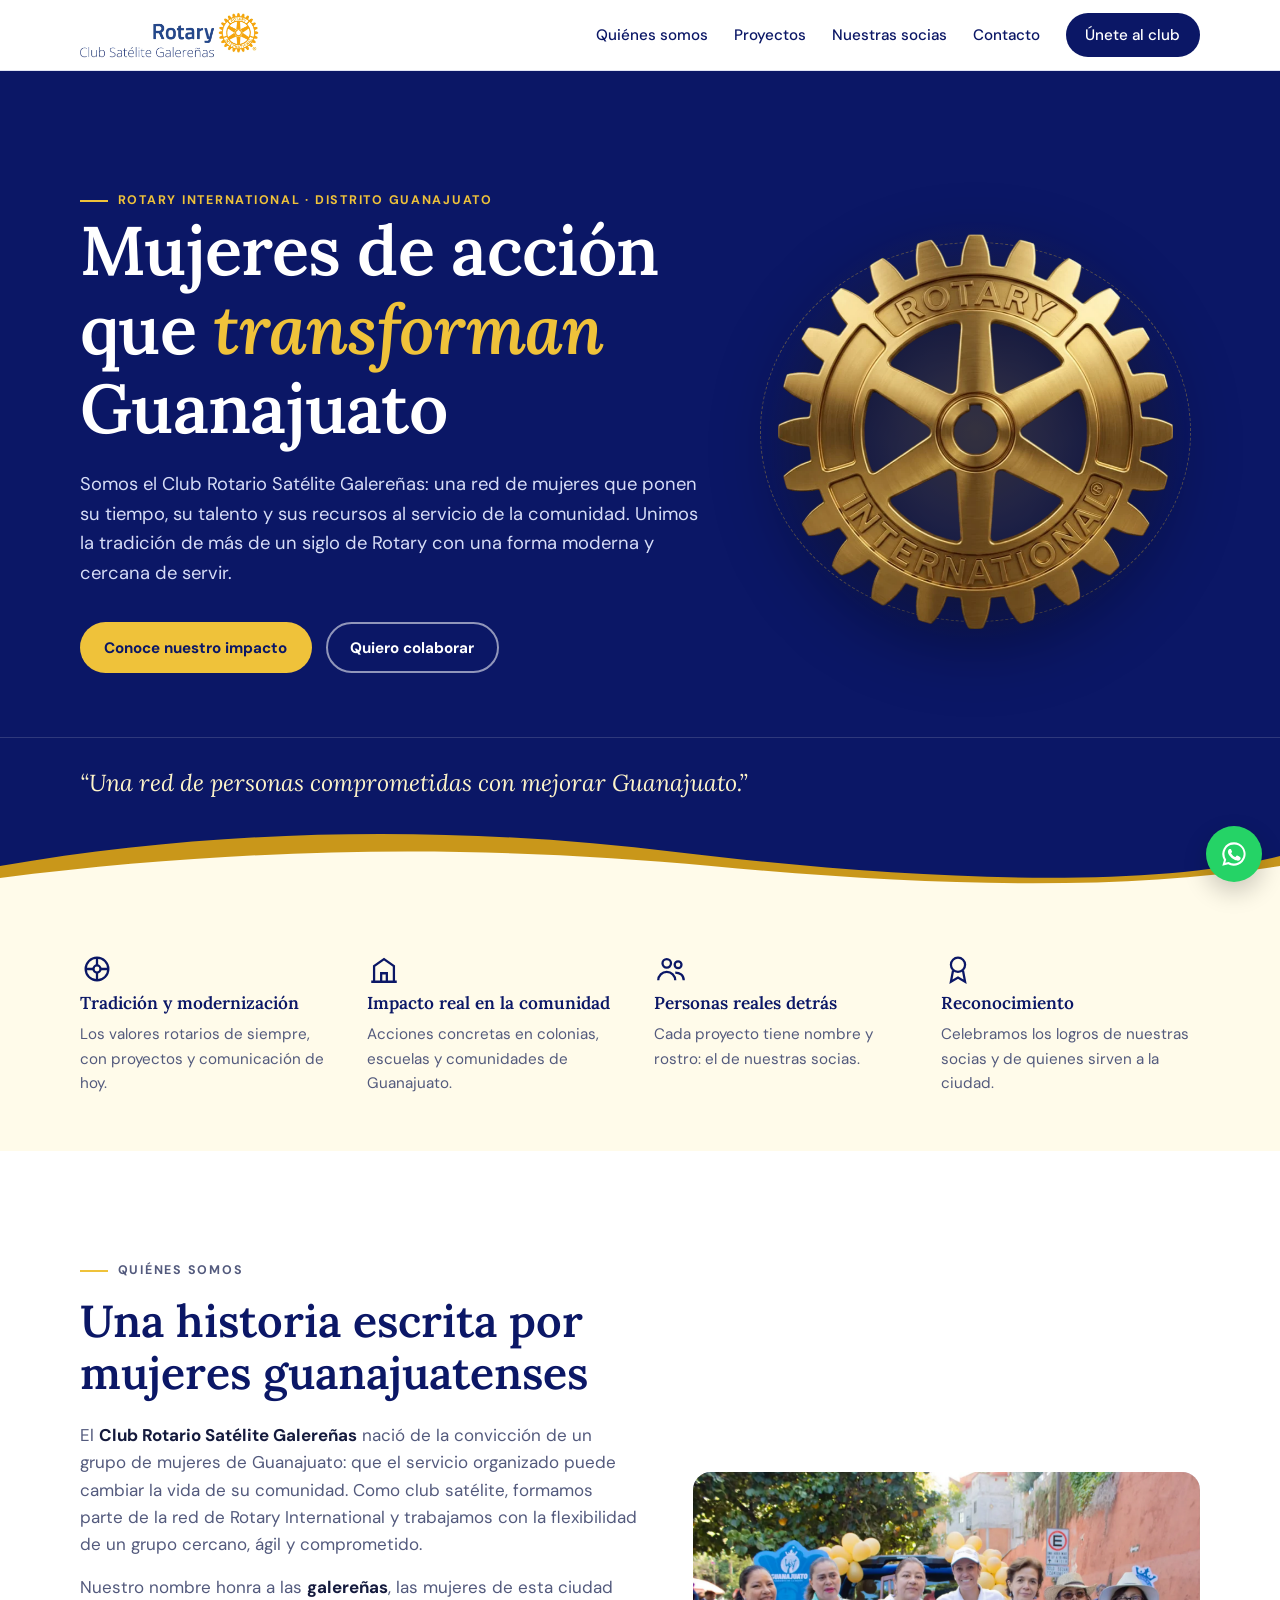
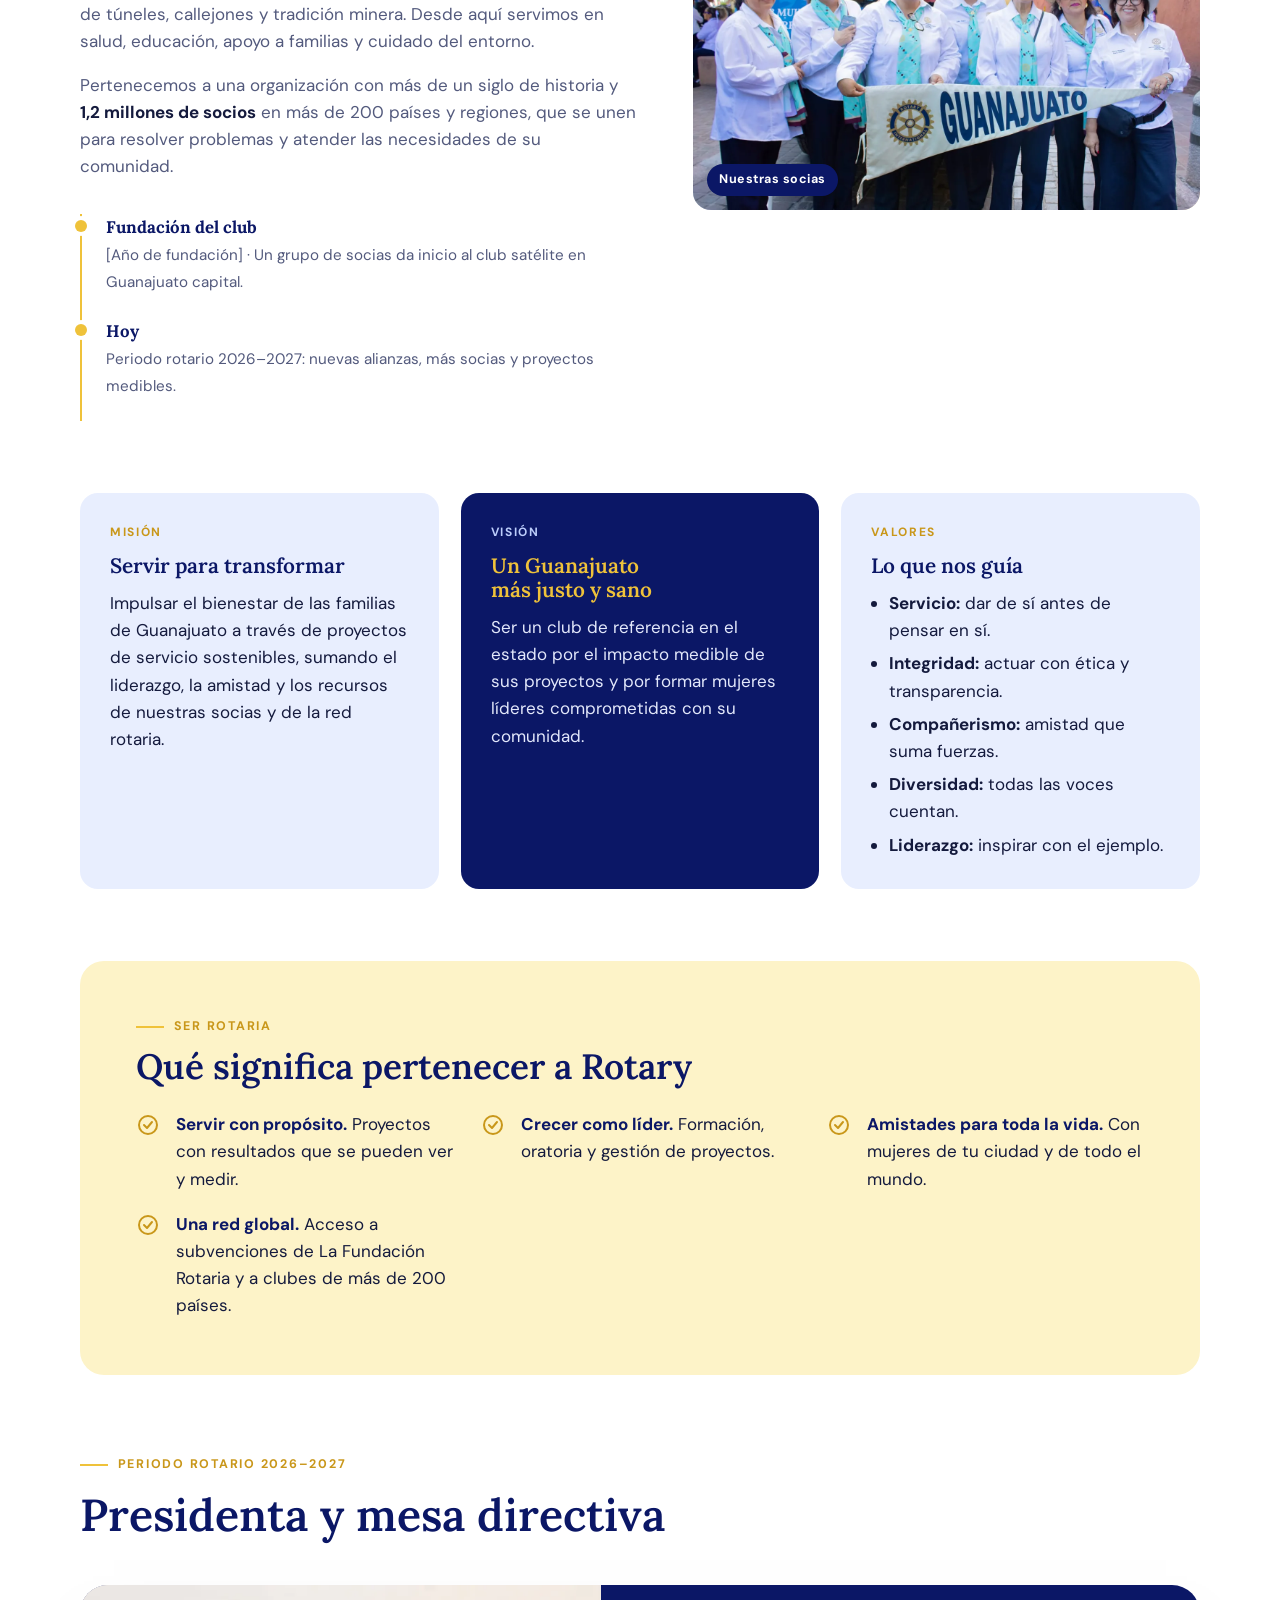
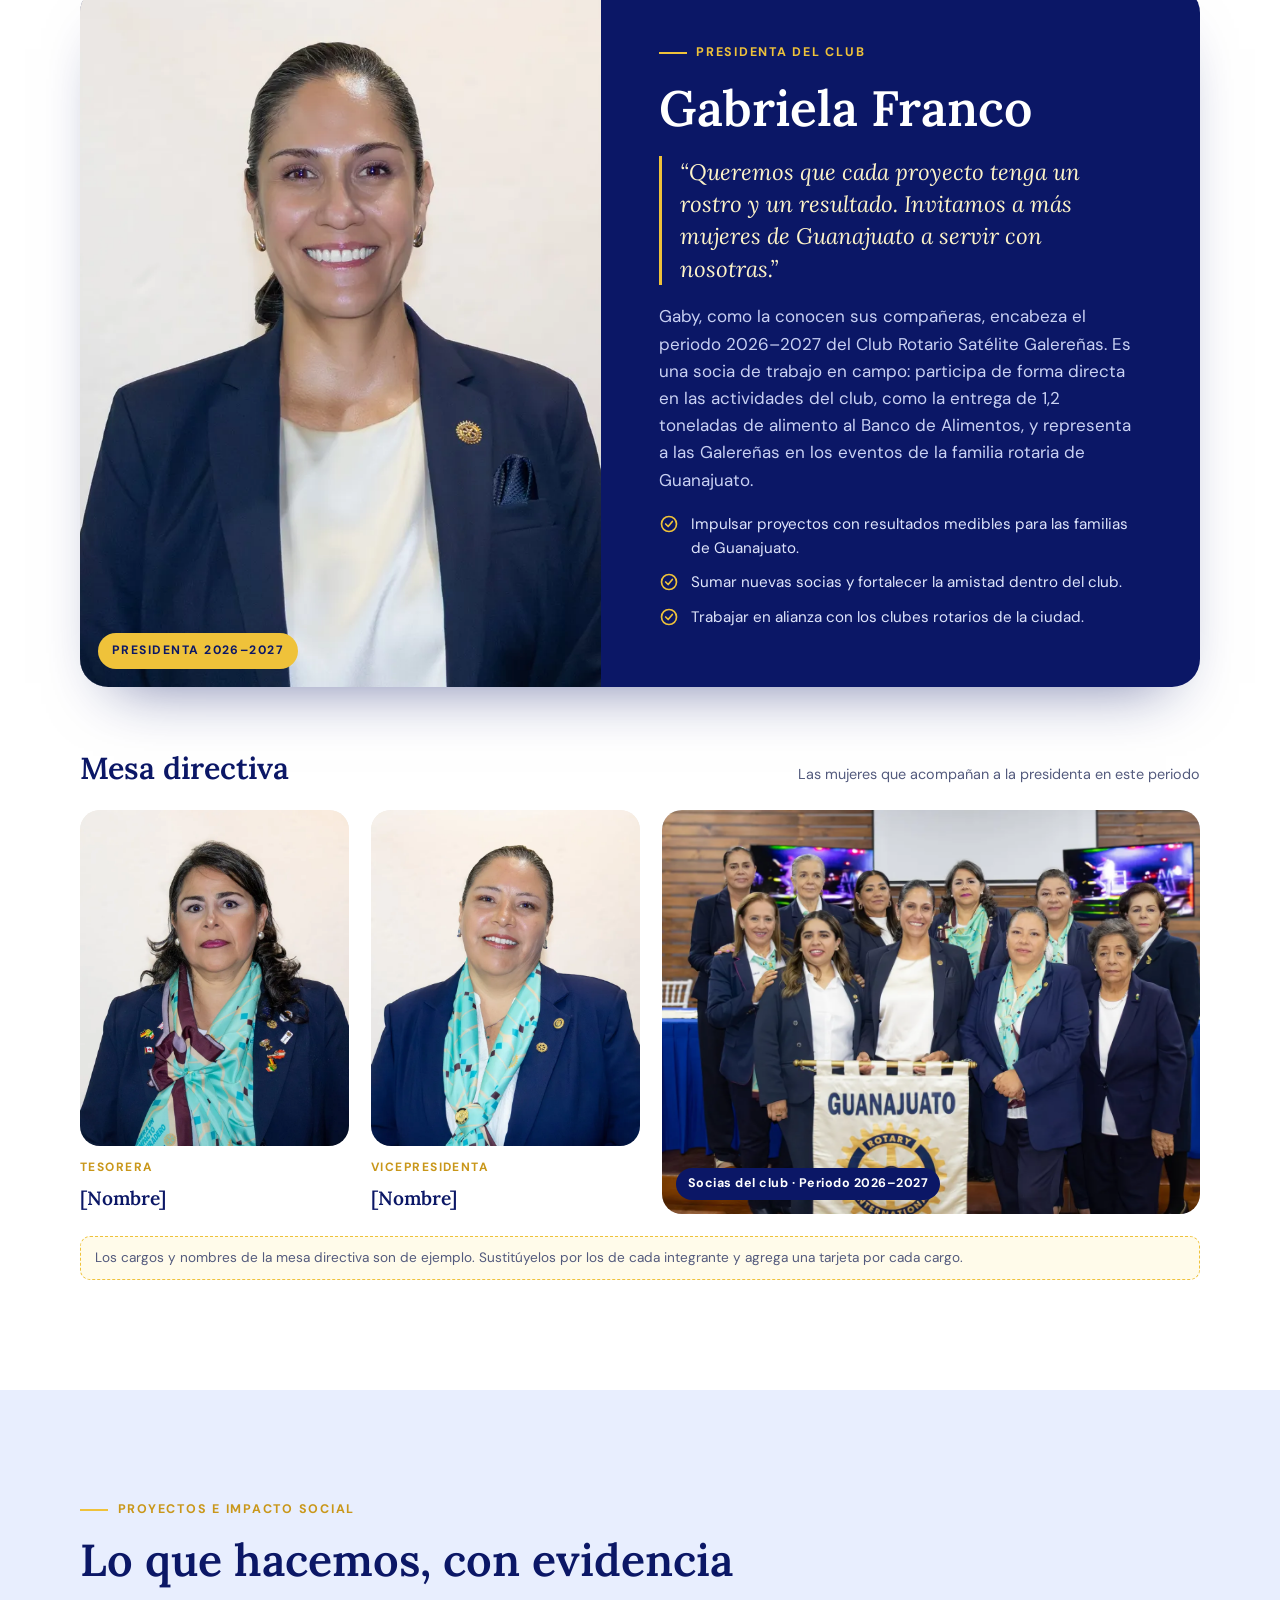
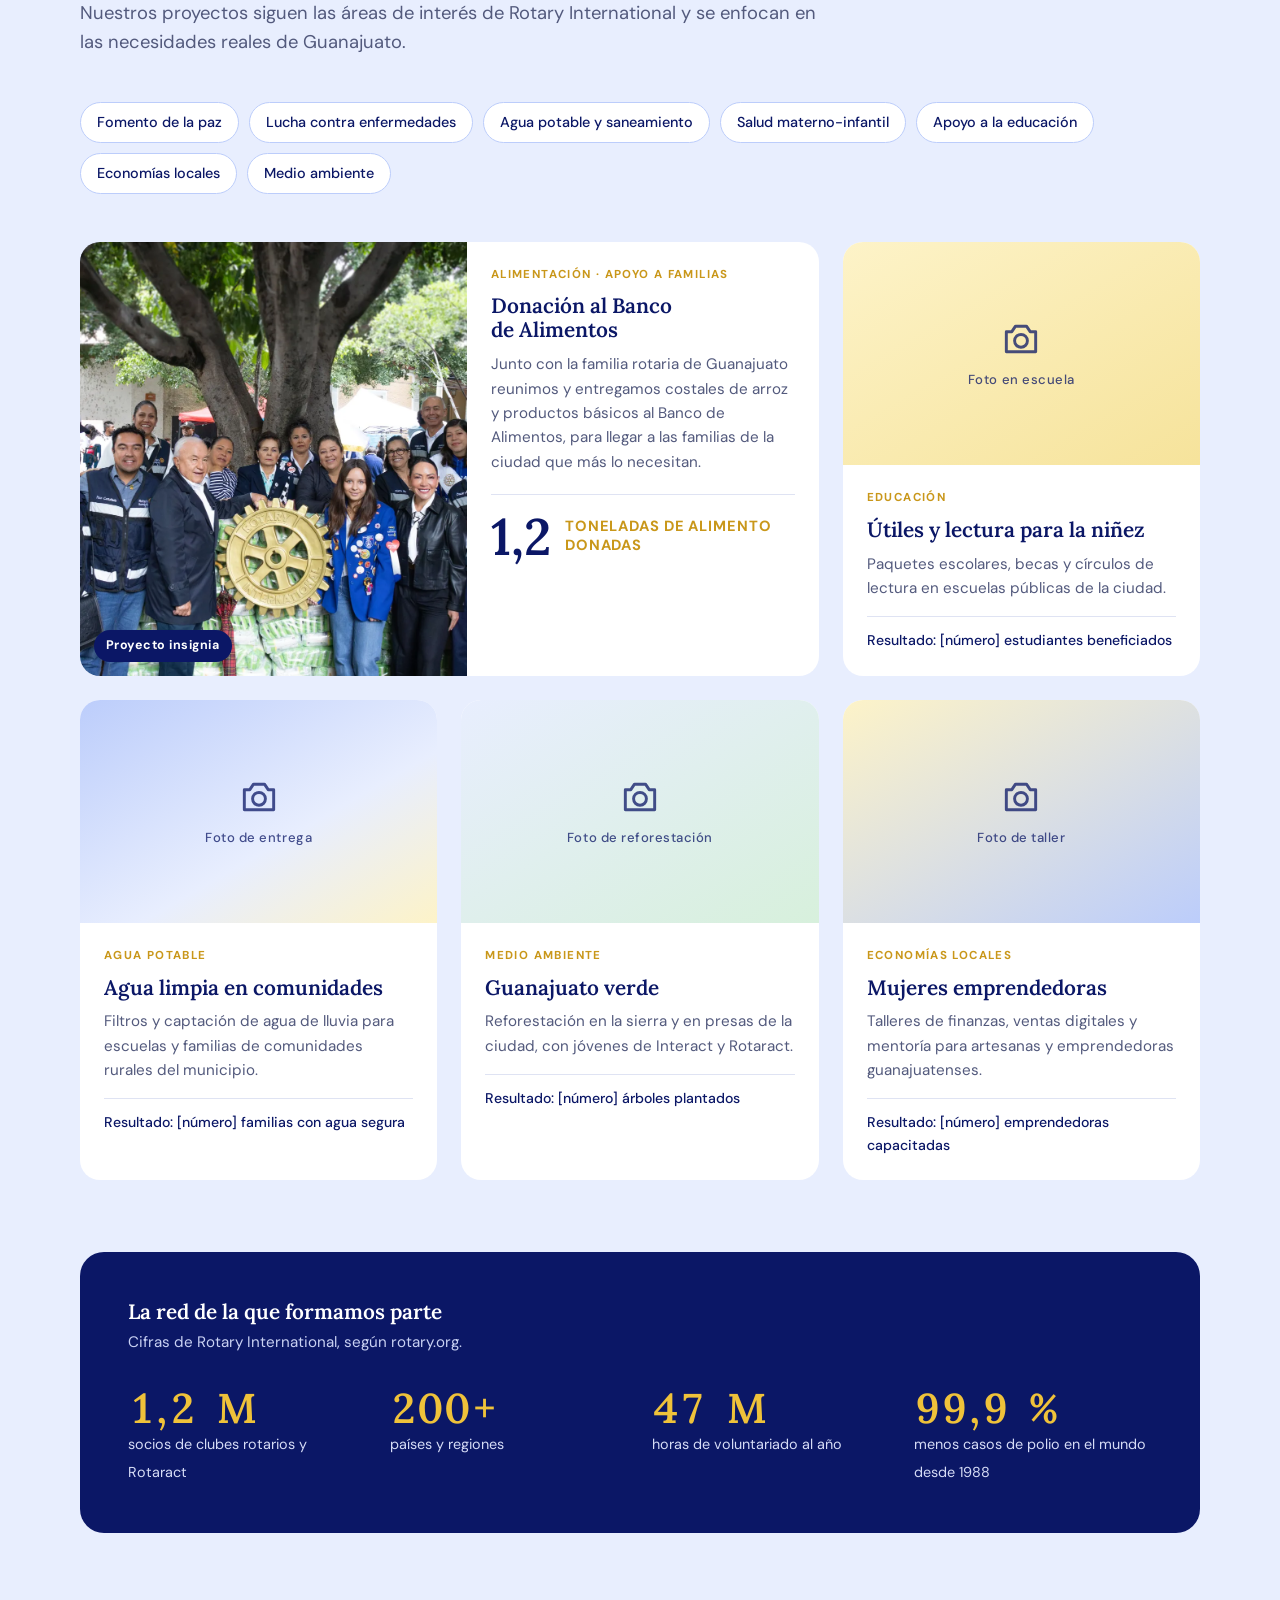
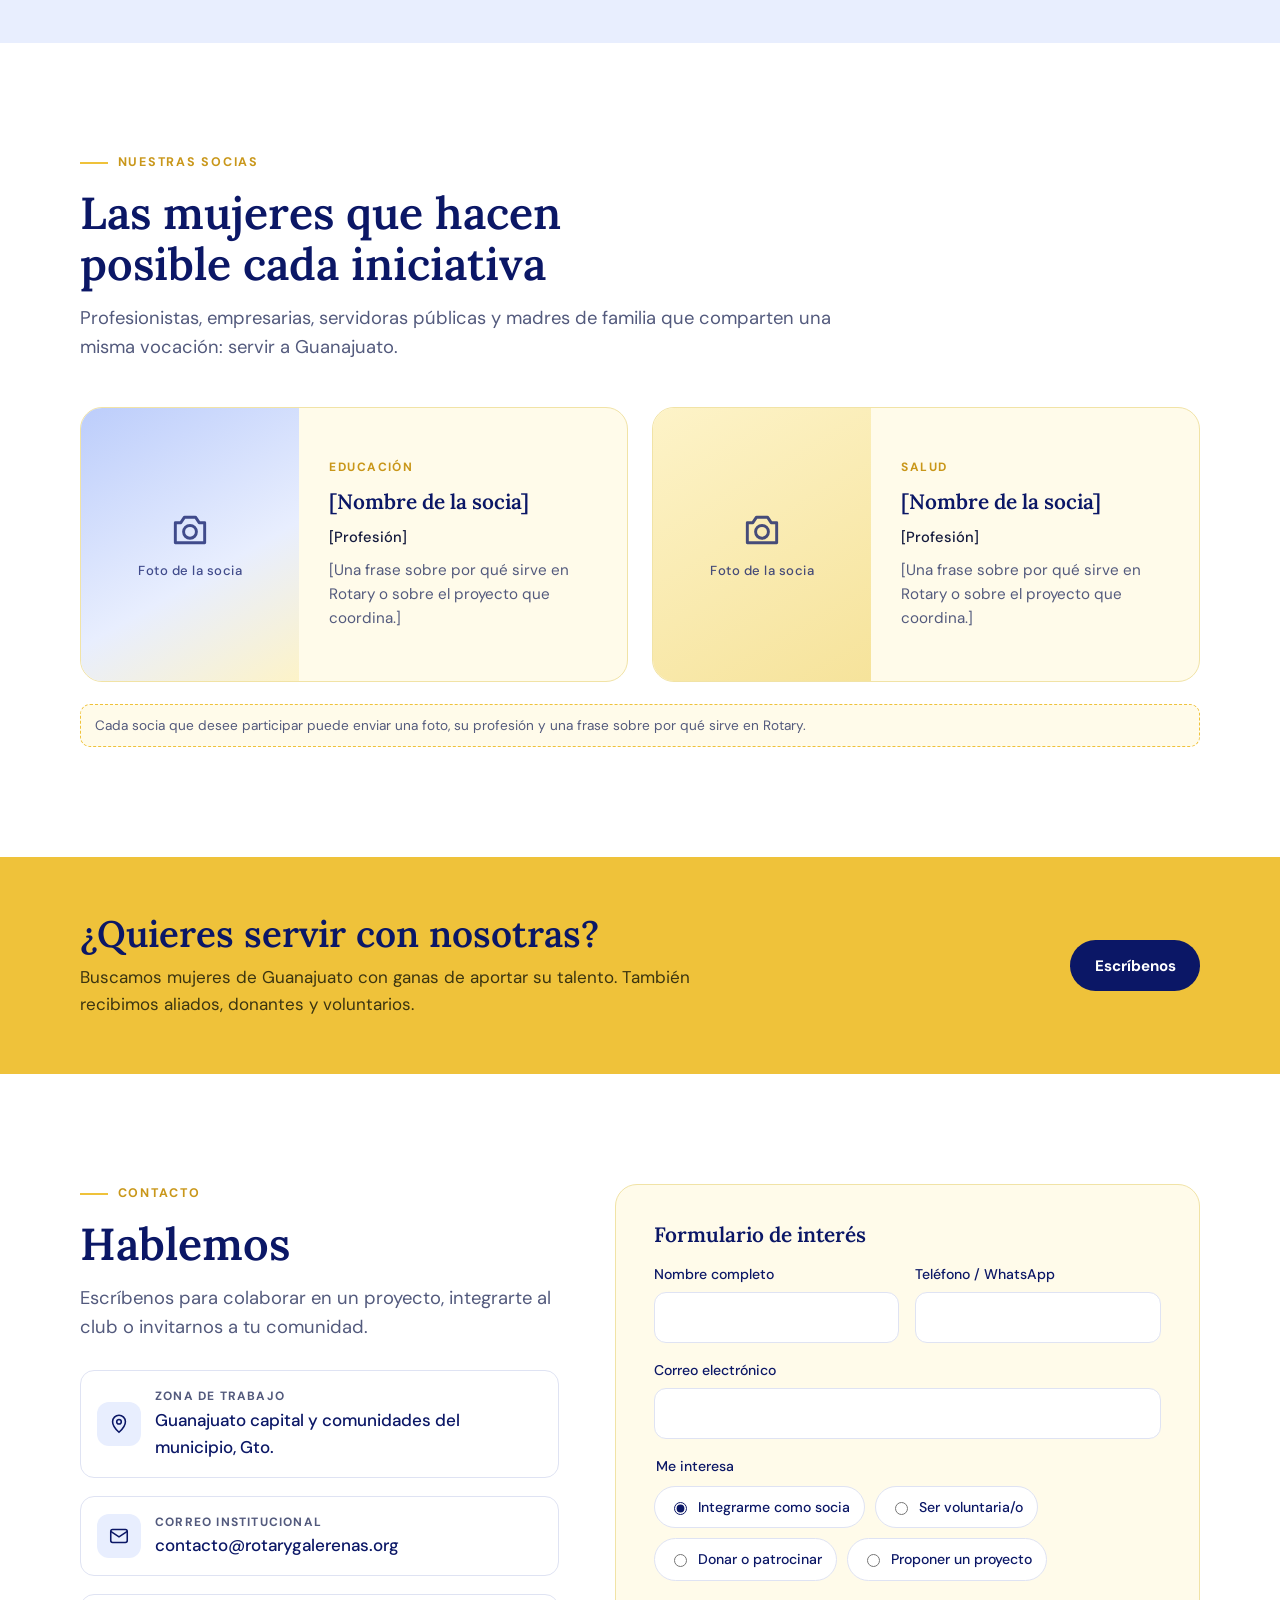
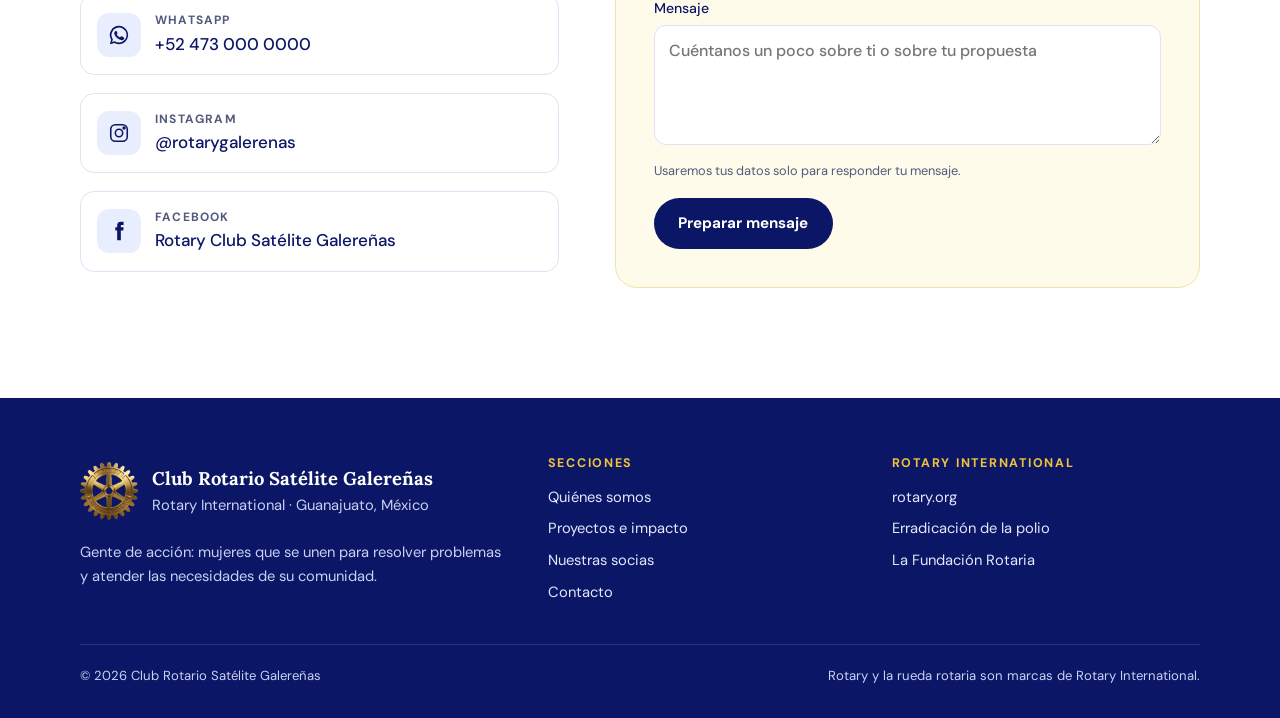
==== pagina-un-solo-archivo.html @ 2d7111b8 "Add files via upload" ====
<!DOCTYPE html>
<html lang="es-MX">
<head>
<meta charset="utf-8">
<meta name="viewport" content="width=device-width, initial-scale=1">
<title>Club Rotario Satélite Galereñas · Rotary en Guanajuato</title>
<meta name="description" content="Club Rotario Satélite Galereñas: mujeres de acción comprometidas con mejorar Guanajuato.">
<link rel="preconnect" href="https://fonts.googleapis.com">
<link rel="preconnect" href="https://fonts.gstatic.com" crossorigin>
<link rel="stylesheet" href="https://fonts.googleapis.com/css2?family=Lora:ital,wght@0,500;0,600;0,700;1,500&family=DM+Sans:opsz,wght@9..40,400;9..40,500;9..40,700&display=swap">
<style>
body{margin:0}img{max-width:100%}[hidden]{display:none!important}
/* Layout: bandas alternas crema / blanco / azul marino; el engrane dorado como hilo visual. Tema único claro, fiel al kit de marca. */
:root{
  --navy:#0B1766; --navy-2:#16257f; --gold:#EFC23A; --gold-deep:#C9971A;
  --cream:#FDF3C8; --cream-soft:#FFFBEA; --lav:#BCCDFB; --lav-soft:#E8EEFE;
  --ink:#141a3d; --muted:#535a7d; --paper:#ffffff; --line:#dfe3f3;
  --f-title:"Lora", Georgia, "Times New Roman", serif;
  --f-body:"DM Sans", system-ui, -apple-system, "Segoe UI", Arial, sans-serif;
  --wrap:1160px;
  color-scheme:light;
}
*{box-sizing:border-box}
html{scroll-behavior:smooth}
@media (prefers-reduced-motion:reduce){html{scroll-behavior:auto}*{animation:none!important;transition:none!important}}
body{background:var(--paper);color:var(--ink);font-family:var(--f-body);font-size:17px;line-height:1.6}
body::before{content:"";position:fixed;inset:0 0 auto;height:env(safe-area-inset-top,0px);z-index:60;background:var(--paper)}
h1,h2,h3{font-family:var(--f-title);color:var(--navy);line-height:1.15;text-wrap:balance;margin:0}
h2{font-size:clamp(1.9rem,4vw,2.8rem);font-weight:600}
h3{font-size:1.3rem;font-weight:600}
p{margin:0}
a{color:inherit}
:focus-visible{outline:3px solid var(--gold);outline-offset:3px;border-radius:4px}
.wrap{max-width:var(--wrap);margin:0 auto;padding-left:max(20px,env(safe-area-inset-left,0px));padding-right:max(20px,env(safe-area-inset-right,0px))}
.eyebrow{font-size:.78rem;font-weight:700;letter-spacing:.14em;text-transform:uppercase;color:var(--gold-deep);display:flex;align-items:center;gap:.6rem}
.eyebrow::before{content:"";width:28px;height:2px;background:var(--gold)}
.lead{font-size:1.15rem;color:var(--muted);max-width:62ch}
section{padding-block:clamp(64px,9vw,110px)}
.sec-head{display:grid;gap:14px;margin-bottom:44px;max-width:760px}
.btn{display:inline-flex;align-items:center;gap:.5rem;font:700 .95rem var(--f-body);padding:.85rem 1.4rem;border-radius:999px;text-decoration:none;border:2px solid transparent;cursor:pointer;transition:transform .2s, background .2s}
.btn:hover{transform:translateY(-2px)}
.btn-gold{background:var(--gold);color:var(--navy)}
.btn-ghost{border-color:rgba(255,255,255,.55);color:#fff;background:transparent}
.btn-navy{background:var(--navy);color:#fff}

/* Header */
header.top{position:sticky;top:env(safe-area-inset-top,0px);z-index:50;background:rgba(255,255,255,.96);backdrop-filter:blur(8px);border-bottom:1px solid var(--line)}
.top .wrap{display:flex;align-items:center;justify-content:space-between;gap:20px;padding-block:12px}
.top img.logo{height:46px;width:auto;display:block}
nav.main{display:flex;gap:26px;align-items:center}
nav.main a{text-decoration:none;font-weight:500;font-size:.95rem;color:var(--navy)}
nav.main a:not(.btn):hover{color:var(--gold-deep)}
nav.main a.btn{color:#fff}
nav.main .btn{padding:.6rem 1.1rem}
.menu-btn{display:none;background:none;border:0;padding:8px;cursor:pointer;color:var(--navy)}
@media (max-width:900px){
  .menu-btn{display:block}
  nav.main{position:absolute;top:100%;left:0;right:0;flex-direction:column;align-items:stretch;gap:0;background:#fff;border-bottom:1px solid var(--line);padding:8px max(20px,env(safe-area-inset-right,0px)) 18px max(20px,env(safe-area-inset-left,0px));display:none}
  nav.main.open{display:flex}
  nav.main a{padding:12px 0;border-bottom:1px solid var(--line)}
  nav.main .btn{margin-top:12px;justify-content:center;border-bottom:0}
  .top img.logo{height:38px}
}

/* Hero */
.hero{background:var(--navy);color:#fff;position:relative;overflow:hidden;padding-block:clamp(70px,10vw,120px) 0}
.hero .wrap{display:grid;grid-template-columns:1.25fr .9fr;gap:48px;align-items:center;position:relative;z-index:2}
.hero h1{color:#fff;font-size:clamp(2.4rem,6vw,4.3rem);font-weight:600;letter-spacing:-.01em}
.hero h1 em{font-style:italic;color:var(--gold)}
.hero .lead{color:#d6dcf6;margin-top:22px}
.hero .eyebrow{color:var(--gold)}
.hero-ctas{display:flex;flex-wrap:wrap;gap:14px;margin-top:34px}
.hero-wheel{position:relative;display:grid;place-items:center}
.hero-wheel::before{content:"";position:absolute;width:min(460px,95%);aspect-ratio:1;border-radius:50%;background:radial-gradient(circle,rgba(239,194,58,.28) 0%,rgba(239,194,58,.08) 45%,transparent 70%)}
.hero-wheel img{position:relative;width:min(420px,88%);height:auto;animation:spin 60s linear infinite;filter:drop-shadow(0 18px 36px rgba(0,0,0,.45));will-change:transform}
.hero-wheel:hover img{animation-play-state:paused}
@keyframes spin{to{transform:rotate(360deg)}}
.hero-wheel .ring{position:absolute;inset:2%;border:1px dashed rgba(239,194,58,.35);border-radius:50%}
.hero-quote{margin-top:64px;border-top:1px solid rgba(255,255,255,.15);position:relative;z-index:2}
.hero-quote .wrap{display:block;padding-block:26px}
.hero-quote p{font-family:var(--f-title);font-style:italic;font-size:clamp(1.1rem,2.4vw,1.45rem);color:var(--cream)}
.wave{display:block;width:100%;height:70px;margin-top:-1px}
@media (max-width:820px){.hero .wrap{grid-template-columns:1fr}.hero-wheel{order:-1}.hero-wheel img{width:220px}.hero-wheel::before{width:300px}}

/* Pilares (fortalezas) */
.pillars{background:var(--cream-soft);padding-block:56px}
.pillars .wrap{display:grid;grid-template-columns:repeat(4,1fr);gap:28px}
.pillar{display:grid;gap:8px;align-content:start}
.pillar svg{width:34px;height:34px;color:var(--navy)}
.pillar h3{font-size:1.08rem}
.pillar p{font-size:.95rem;color:var(--muted)}
@media (max-width:860px){.pillars .wrap{grid-template-columns:repeat(2,1fr)}}
@media (max-width:460px){.pillars .wrap{grid-template-columns:1fr}}

/* Quiénes somos */
.about-grid{display:grid;grid-template-columns:1.1fr 1fr;gap:56px;align-items:start}
.about-grid > *{min-width:0}
.photo.about-photo{align-self:center}
.story p+p{margin-top:16px}
.story p{color:var(--muted)}
.story strong{color:var(--ink)}
.photo{position:relative;border-radius:18px;overflow:hidden;background:linear-gradient(150deg,var(--lav) 0%,var(--lav-soft) 60%,var(--cream) 100%);aspect-ratio:4/3;max-width:100%;display:grid;place-items:center;color:var(--navy)}
.photo .ph{display:grid;justify-items:center;gap:8px;text-align:center;padding:20px;opacity:.75}
.photo .ph svg{width:44px;height:44px}
.photo .ph span{font-size:.82rem;font-weight:500;letter-spacing:.04em}
.photo img.real{position:absolute;inset:0;width:100%;height:100%;object-fit:cover;display:block}
.photo .cap{z-index:1;position:absolute;left:14px;bottom:14px;background:var(--navy);color:#fff;font-size:.78rem;font-weight:700;padding:6px 12px;border-radius:999px;letter-spacing:.04em}
.timeline{margin-top:34px;display:grid;gap:0;border-left:2px solid var(--gold);padding-left:24px}
.tl{position:relative;padding-bottom:22px}
.tl::before{content:"";position:absolute;left:-31px;top:6px;width:12px;height:12px;border-radius:50%;background:var(--gold);box-shadow:0 0 0 4px #fff}
.tl b{font-family:var(--f-title);color:var(--navy);font-size:1.05rem;display:block}
.tl span{color:var(--muted);font-size:.95rem}
@media (max-width:860px){.about-grid{grid-template-columns:1fr;gap:36px}}

.mvv{display:grid;grid-template-columns:repeat(3,1fr);gap:22px;margin-top:72px}
.mvv article{background:var(--lav-soft);border-radius:18px;padding:30px;display:grid;gap:12px;align-content:start}
.mvv article:nth-child(2){background:var(--navy);color:#e3e8fb}
.mvv article:nth-child(2) h3{color:var(--gold)}
.mvv .k{font-size:.75rem;font-weight:700;letter-spacing:.14em;text-transform:uppercase;color:var(--gold-deep)}
.mvv article:nth-child(2) .k{color:var(--lav)}
.mvv ul{margin:0;padding-left:1.1rem;display:grid;gap:6px}
@media (max-width:860px){.mvv{grid-template-columns:1fr}}

.belong{margin-top:72px;display:grid;grid-template-columns:1fr;gap:48px;align-items:center;background:var(--cream);border-radius:24px;padding:clamp(28px,5vw,56px)}
.belong > *{min-width:0}
.belong ul{list-style:none;margin:24px 0 0;padding:0;display:grid;grid-template-columns:repeat(auto-fit,minmax(240px,1fr));gap:18px 28px}
.belong li{display:grid;grid-template-columns:28px 1fr;gap:12px;align-items:start}
.belong li svg{width:24px;height:24px;color:var(--gold-deep);margin-top:2px}
.belong li b{color:var(--navy)}
@media (max-width:860px){.belong{grid-template-columns:1fr}}

/* Mesa directiva */
.board{margin-top:80px}
.president{display:grid;grid-template-columns:minmax(0,1fr) minmax(0,1.15fr);align-items:stretch;border-radius:28px;overflow:hidden;background:var(--navy);color:#dfe5fb;box-shadow:0 30px 60px -34px rgba(11,23,102,.6)}
.pres-photo{position:relative;margin:0;min-height:540px;background:#f3eee8}
.pres-photo img{position:absolute;inset:0;width:100%;height:100%;object-fit:cover;object-position:center 18%;display:block}
.pres-badge{position:absolute;left:18px;bottom:18px;background:var(--gold);color:var(--navy);font-weight:700;font-size:.76rem;letter-spacing:.12em;text-transform:uppercase;padding:8px 14px;border-radius:999px}
.president .pbody{padding:clamp(28px,4.5vw,60px);display:grid;gap:18px;align-content:center}
.president .eyebrow{color:var(--gold)}
.president h3{color:#fff;font-size:clamp(2.1rem,4.2vw,3.1rem);font-weight:600}
.pres-quote{margin:0;font-family:var(--f-title);font-style:italic;font-size:clamp(1.15rem,2vw,1.4rem);line-height:1.45;color:var(--cream);border-left:3px solid var(--gold);padding-left:18px}
.president .bio{color:#c9d1f3}
.president ul{margin:0;padding:0;list-style:none;display:grid;gap:10px}
.president li{display:grid;grid-template-columns:22px 1fr;gap:10px;font-size:.95rem}
.president li svg{width:20px;height:20px;color:var(--gold);margin-top:2px}
.board-sub{display:flex;flex-wrap:wrap;align-items:baseline;justify-content:space-between;gap:8px 20px;margin:64px 0 24px}
.board-sub h3{font-size:clamp(1.5rem,2.6vw,1.9rem)}
.board-sub span{font-size:.9rem;color:var(--muted)}
.team{display:grid;grid-template-columns:minmax(0,1fr) minmax(0,1fr) minmax(0,2fr);gap:22px;align-items:stretch}
.member{display:grid;gap:12px;align-content:start}
.member img{width:100%;aspect-ratio:4/5;object-fit:cover;object-position:center 20%;border-radius:20px;display:block;background:#f3eee8}
.member .role{font-size:.75rem;font-weight:700;letter-spacing:.12em;text-transform:uppercase;color:var(--gold-deep)}
.member b{font-family:var(--f-title);color:var(--navy);font-size:1.2rem;font-weight:600;margin-top:-6px}
.team-photo{position:relative;margin:0;border-radius:20px;overflow:hidden;min-height:320px;background:var(--lav-soft)}
.team-photo img{position:absolute;inset:0;width:100%;height:100%;object-fit:cover;object-position:center 45%;display:block}
.team-photo figcaption{position:absolute;left:14px;bottom:14px;right:14px;justify-self:start;background:var(--navy);color:#fff;font-size:.78rem;font-weight:700;padding:6px 12px;border-radius:999px;letter-spacing:.04em;width:max-content;max-width:calc(100% - 28px)}
.note{font-size:.85rem;color:var(--muted);background:var(--cream-soft);border:1px dashed var(--gold);padding:10px 14px;border-radius:10px;margin-top:22px}
@media (max-width:960px){.team{grid-template-columns:repeat(2,minmax(0,1fr))}.team-photo{grid-column:1/-1;min-height:0;aspect-ratio:16/10}}
@media (max-width:820px){.president{grid-template-columns:1fr}.pres-photo{min-height:0;aspect-ratio:4/5;max-height:540px}}

/* Proyectos */
.projects{background:var(--lav-soft)}
.areas{display:flex;flex-wrap:wrap;gap:10px;margin-bottom:48px}
.chip{background:#fff;border:1px solid var(--lav);color:var(--navy);font-weight:500;font-size:.9rem;padding:8px 16px;border-radius:999px}
.proj-grid{display:grid;grid-template-columns:repeat(3,1fr);gap:24px}
.proj{background:#fff;border-radius:20px;overflow:hidden;display:grid;grid-template-rows:auto 1fr}
.proj .photo{border-radius:0;aspect-ratio:16/10}
.proj .body{padding:24px;display:grid;gap:10px;align-content:start}
.proj .tag{font-size:.72rem;font-weight:700;letter-spacing:.12em;text-transform:uppercase;color:var(--gold-deep)}
.proj p{color:var(--muted);font-size:.95rem}
.proj .res{margin-top:6px;padding-top:12px;border-top:1px solid var(--line);font-size:.88rem;color:var(--navy);font-weight:500}
.big-res{display:flex;align-items:center;gap:14px;margin-top:10px;padding-top:16px;border-top:1px solid var(--line)}
.big-res b{font-family:var(--f-title);font-size:3.2rem;line-height:1;color:var(--navy);font-weight:600}
.big-res span{font-size:.92rem;font-weight:700;color:var(--gold-deep);text-transform:uppercase;letter-spacing:.06em;line-height:1.3}
.proj.feature{grid-column:span 2;grid-template-columns:1.1fr 1fr;grid-template-rows:none}
.proj.feature .photo{aspect-ratio:auto;height:100%;min-height:260px}
@media (max-width:960px){.proj-grid{grid-template-columns:repeat(2,1fr)}.proj.feature{grid-column:span 2}}
@media (max-width:620px){.proj-grid{grid-template-columns:1fr}.proj.feature{grid-column:auto;grid-template-columns:1fr}.proj.feature .photo{min-height:200px}}

.numbers{margin-top:72px;background:var(--navy);border-radius:24px;padding:clamp(28px,5vw,48px);color:#fff}
.numbers h3{color:#fff;margin-bottom:6px}
.numbers > p{color:#c9d1f3;font-size:.95rem}
.num-grid{display:grid;grid-template-columns:repeat(4,1fr);gap:24px;margin-top:30px}
.num b{display:block;font-family:var(--f-title);font-size:clamp(1.8rem,3.6vw,2.6rem);color:var(--gold);font-weight:600;font-variant-numeric:tabular-nums;line-height:1.1}
.num span{font-size:.9rem;color:#d6dcf6}
@media (max-width:820px){.num-grid{grid-template-columns:repeat(2,1fr)}}

/* Socias */
.socias-grid{display:grid;grid-template-columns:repeat(2,minmax(0,1fr));gap:24px}
.socia{display:grid;grid-template-columns:minmax(0,.8fr) minmax(0,1.2fr);background:var(--cream-soft);border:1px solid #f1e3a6;border-radius:22px;overflow:hidden}
.socia .photo{border-radius:0;aspect-ratio:4/5}
.socia .sbody{padding:clamp(20px,3vw,30px);display:grid;gap:8px;align-content:center}
.socia .avoc{font-size:.75rem;font-weight:700;color:var(--gold-deep);text-transform:uppercase;letter-spacing:.12em}
.socia b{font-family:var(--f-title);color:var(--navy);font-size:1.3rem;font-weight:600}
.socia .prof{font-size:.92rem;font-weight:500;color:var(--ink)}
.socia p{font-size:.95rem;color:var(--muted)}
@media (max-width:860px){.socias-grid{grid-template-columns:1fr}}
@media (max-width:460px){.socia{grid-template-columns:1fr}.socia .photo{aspect-ratio:4/3}}

/* Únete */
.join{background:var(--gold);padding-block:56px}
.join .wrap{display:flex;flex-wrap:wrap;gap:24px;align-items:center;justify-content:space-between}
.join h2{font-size:clamp(1.6rem,3.4vw,2.3rem)}
.join p{color:#3b3410;margin-top:8px;max-width:56ch}

/* Contacto */
.contact-grid{display:grid;grid-template-columns:.9fr 1.1fr;gap:56px;align-items:start}
.contact-grid > *{min-width:0}
.cinfo{display:grid;gap:18px}
.crow{display:grid;grid-template-columns:44px 1fr;gap:14px;align-items:center;padding:16px;border:1px solid var(--line);border-radius:14px}
.crow .ic{width:44px;height:44px;border-radius:12px;background:var(--lav-soft);display:grid;place-items:center;color:var(--navy)}
.crow .ic svg{width:22px;height:22px}
.crow small{display:block;font-size:.75rem;text-transform:uppercase;letter-spacing:.1em;color:var(--muted);font-weight:700}
.crow .val{font-weight:500;color:var(--navy);word-break:break-word;user-select:all}
.crow a.val{text-decoration:none}
.crow a.val:hover{text-decoration:underline}
form.cform{background:var(--cream-soft);border:1px solid #f1e3a6;border-radius:22px;padding:clamp(22px,4vw,38px);display:grid;gap:16px}
.frow{display:grid;grid-template-columns:1fr 1fr;gap:16px}
.frow > *{min-width:0}
@media (max-width:560px){.frow{grid-template-columns:1fr}}
label{display:grid;gap:6px;font-size:.88rem;font-weight:500;color:var(--navy)}
input,select,textarea{font:inherit;font-size:1rem;padding:12px 14px;border-radius:12px;border:1.5px solid var(--line);background:#fff;color:var(--ink);width:100%}
input:focus,select:focus,textarea:focus{outline:none;border-color:var(--navy);box-shadow:0 0 0 3px var(--lav)}
textarea{min-height:120px;resize:vertical}
.interest{display:flex;flex-wrap:wrap;gap:10px}
.interest label{display:flex;align-items:center;gap:8px;background:#fff;border:1.5px solid var(--line);padding:9px 14px;border-radius:999px;cursor:pointer;font-weight:500}
.interest input{width:auto;accent-color:var(--navy)}
.privacy{font-size:.8rem;color:var(--muted)}
.ok{background:var(--navy);color:#fff;border-radius:16px;padding:20px;display:grid;gap:12px}
.ok b{color:var(--gold);font-family:var(--f-title);font-size:1.15rem}
.ok pre{white-space:pre-wrap;background:rgba(255,255,255,.08);padding:12px;border-radius:10px;font:inherit;font-size:.9rem;margin:0;color:#e3e8fb}
.ok .btn{justify-self:start}
.ok-actions{display:flex;flex-wrap:wrap;gap:10px}
.err{color:#a3221a;font-size:.88rem}
@media (max-width:860px){.contact-grid{grid-template-columns:1fr}}

/* Footer */
footer{background:var(--navy);color:#c9d1f3;padding-block:56px 32px;font-size:.92rem}
footer .grid{display:grid;grid-template-columns:1.4fr 1fr 1fr;gap:36px}
footer .brand{display:flex;gap:14px;align-items:center}
footer .brand img{width:58px;height:auto}
footer .brand b{font-family:var(--f-title);color:#fff;font-size:1.15rem;display:block}
footer h4{color:var(--gold);font-size:.78rem;letter-spacing:.14em;text-transform:uppercase;margin:0 0 12px}
footer ul{list-style:none;margin:0;padding:0;display:grid;gap:8px}
footer a{text-decoration:none;color:#e3e8fb}
footer a:hover{color:var(--gold)}
footer .legal{margin-top:40px;padding-top:20px;border-top:1px solid rgba(255,255,255,.12);display:flex;flex-wrap:wrap;justify-content:space-between;gap:10px;font-size:.82rem}
@media (max-width:760px){footer .grid{grid-template-columns:1fr}}

.float-wa{position:fixed;right:calc(18px + env(safe-area-inset-right,0px));bottom:calc(18px + env(safe-area-inset-bottom,0px));z-index:40;width:56px;height:56px;border-radius:50%;background:#25D366;color:#fff;display:grid;place-items:center;box-shadow:0 10px 24px rgba(0,0,0,.2)}
.float-wa svg{width:28px;height:28px}
</style>
</head>
<body>

<!-- ===== SVG reutilizables ===== -->
<svg width="0" height="0" style="position:absolute" aria-hidden="true">
  <symbol id="i-cam" viewBox="0 0 24 24" fill="none" stroke="currentColor" stroke-width="1.6" stroke-linecap="round" stroke-linejoin="round"><path d="M4 8h3l2-3h6l2 3h3v11H4z"/><circle cx="12" cy="13" r="3.5"/></symbol>
  <symbol id="i-check" viewBox="0 0 24 24" fill="none" stroke="currentColor" stroke-width="2" stroke-linecap="round" stroke-linejoin="round"><circle cx="12" cy="12" r="9"/><path d="m8 12 3 3 5-6"/></symbol>
  <symbol id="i-mail" viewBox="0 0 24 24" fill="none" stroke="currentColor" stroke-width="1.7"><rect x="3" y="5" width="18" height="14" rx="2"/><path d="m3 7 9 6 9-6"/></symbol>
  <symbol id="i-pin" viewBox="0 0 24 24" fill="none" stroke="currentColor" stroke-width="1.7"><path d="M12 21s-7-6.2-7-11.5A7 7 0 0 1 19 9.5C19 14.8 12 21 12 21z"/><circle cx="12" cy="9.5" r="2.5"/></symbol>
  <symbol id="i-wa" viewBox="0 0 24 24" fill="currentColor"><path d="M12 2a10 10 0 0 0-8.6 15.1L2 22l5-1.3A10 10 0 1 0 12 2zm0 18.2a8.2 8.2 0 0 1-4.2-1.2l-.3-.2-3 .8.8-2.9-.2-.3A8.2 8.2 0 1 1 12 20.2zm4.5-6.1c-.2-.1-1.5-.7-1.7-.8s-.4-.1-.6.1-.7.8-.8 1-.3.2-.5.1a6.7 6.7 0 0 1-3.3-2.9c-.3-.4.3-.4.7-1.3.1-.2 0-.3 0-.4l-.8-1.8c-.2-.5-.4-.4-.6-.4h-.5a1 1 0 0 0-.7.3 3 3 0 0 0-.9 2.2 5.2 5.2 0 0 0 1.1 2.8 11.9 11.9 0 0 0 4.6 4c1.7.7 2.4.8 3.2.7a2.8 2.8 0 0 0 1.8-1.3 2.3 2.3 0 0 0 .2-1.3c-.1-.1-.3-.2-.5-.3z"/></symbol>
  <symbol id="i-ig" viewBox="0 0 24 24" fill="none" stroke="currentColor" stroke-width="1.7"><rect x="3" y="3" width="18" height="18" rx="5"/><circle cx="12" cy="12" r="4"/><circle cx="17.5" cy="6.5" r="1" fill="currentColor"/></symbol>
  <symbol id="i-fb" viewBox="0 0 24 24" fill="currentColor"><path d="M14 8V6.5c0-.7.2-1 1.1-1H17V2h-2.8C11 2 10 3.5 10 6v2H8v3.5h2V22h4V11.5h2.7L17 8z"/></symbol>
</svg>

<header class="top">
  <div class="wrap">
    <a href="#inicio" aria-label="Inicio"><img class="logo" src="[data-uri]" alt="Rotary Club Satélite Galereñas"></a>
    <button class="menu-btn" id="menuBtn" aria-label="Abrir menú" aria-expanded="false" aria-controls="mainNav">
      <svg width="28" height="28" viewBox="0 0 24 24" fill="none" stroke="currentColor" stroke-width="2" stroke-linecap="round"><path d="M4 7h16M4 12h16M4 17h16"/></svg>
    </button>
    <nav class="main" id="mainNav">
      <a href="#quienes">Quiénes somos</a>
      <a href="#proyectos">Proyectos</a>
      <a href="#socias">Nuestras socias</a>
      <a href="#contacto">Contacto</a>
      <a href="#contacto" class="btn btn-navy">Únete al club</a>
    </nav>
  </div>
</header>

<main>
<!-- ===== 1. INICIO ===== -->
<div class="hero" id="inicio">
  <div class="wrap">
    <div>
      <p class="eyebrow">Rotary International · Distrito Guanajuato</p>
      <h1>Mujeres de acción que <em>transforman</em> Guanajuato</h1>
      <p class="lead">Somos el Club Rotario Satélite Galereñas: una red de mujeres que ponen su tiempo, su talento y sus recursos al servicio de la comunidad. Unimos la tradición de más de un siglo de Rotary con una forma moderna y cercana de servir.</p>
      <div class="hero-ctas">
        <a href="#proyectos" class="btn btn-gold">Conoce nuestro impacto</a>
        <a href="#contacto" class="btn btn-ghost">Quiero colaborar</a>
      </div>
    </div>
    <div class="hero-wheel" aria-hidden="true">
      <span class="ring"></span>
      <img src="[data-uri]" alt="">
    </div>
  </div>
  <div class="hero-quote"><div class="wrap"><p>“Una red de personas comprometidas con mejorar Guanajuato.”</p></div></div>
  <svg class="wave" viewBox="0 0 1440 70" preserveAspectRatio="none" aria-hidden="true">
    <path d="M0 70V40C260 0 520 0 760 26s520 40 680 4v40z" fill="#C9971A"/>
    <path d="M0 70V52C300 18 560 20 800 40s460 26 640 0v30z" fill="#FFFBEA"/>
  </svg>
</div>

<div class="pillars">
  <div class="wrap">
    <div class="pillar">
      <svg viewBox="0 0 24 24" fill="none" stroke="currentColor" stroke-width="1.6"><circle cx="12" cy="12" r="8"/><circle cx="12" cy="12" r="2.5"/><path d="M12 4v5.5M12 14.5V20M4 12h5.5M14.5 12H20"/></svg>
      <h3>Tradición y modernización</h3>
      <p>Los valores rotarios de siempre, con proyectos y comunicación de hoy.</p>
    </div>
    <div class="pillar">
      <svg viewBox="0 0 24 24" fill="none" stroke="currentColor" stroke-width="1.6"><path d="M3 21h18M5 21V10l7-5 7 5v11M10 21v-6h4v6"/></svg>
      <h3>Impacto real en la comunidad</h3>
      <p>Acciones concretas en colonias, escuelas y comunidades de Guanajuato.</p>
    </div>
    <div class="pillar">
      <svg viewBox="0 0 24 24" fill="none" stroke="currentColor" stroke-width="1.6"><circle cx="9" cy="8" r="3"/><circle cx="17" cy="9" r="2.4"/><path d="M3 20c0-3.3 2.7-6 6-6s6 2.7 6 6M15 14.5c3 0 6 1.8 6 5.5"/></svg>
      <h3>Personas reales detrás</h3>
      <p>Cada proyecto tiene nombre y rostro: el de nuestras socias.</p>
    </div>
    <div class="pillar">
      <svg viewBox="0 0 24 24" fill="none" stroke="currentColor" stroke-width="1.6"><circle cx="12" cy="9" r="5"/><path d="m8.5 13-1.5 8 5-3 5 3-1.5-8"/></svg>
      <h3>Reconocimiento</h3>
      <p>Celebramos los logros de nuestras socias y de quienes sirven a la ciudad.</p>
    </div>
  </div>
</div>

<!-- ===== 2. QUIÉNES SOMOS ===== -->
<section id="quienes">
  <div class="wrap">
    <div class="about-grid">
      <div class="story">
        <div class="sec-head" style="margin-bottom:24px">
          <p class="eyebrow">Quiénes somos</p>
          <h2>Una historia escrita por mujeres guanajuatenses</h2>
        </div>
        <p>El <strong>Club Rotario Satélite Galereñas</strong> nació de la convicción de un grupo de mujeres de Guanajuato: que el servicio organizado puede cambiar la vida de su comunidad. Como club satélite, formamos parte de la red de Rotary International y trabajamos con la flexibilidad de un grupo cercano, ágil y comprometido.</p>
        <p>Nuestro nombre honra a las <strong>galereñas</strong>, las mujeres de esta ciudad de túneles, callejones y tradición minera. Desde aquí servimos en salud, educación, apoyo a familias y cuidado del entorno.</p>
        <p>Pertenecemos a una organización con más de un siglo de historia y <strong>1,2 millones de socios</strong> en más de 200 países y regiones, que se unen para resolver problemas y atender las necesidades de su comunidad.</p>
        <div class="timeline" aria-label="Trayectoria del club">
          <div class="tl"><b>Fundación del club</b><span>[Año de fundación] · Un grupo de socias da inicio al club satélite en Guanajuato capital.</span></div>
          <div class="tl"><b>Hoy</b><span>Periodo rotario 2026–2027: nuevas alianzas, más socias y proyectos medibles.</span></div>
        </div>
      </div>
      <div class="photo about-photo" style="aspect-ratio:3/2">
        <img class="real" src="[data-uri]" alt="Socias del club con uniforme blanco y el banderín rotario de Guanajuato en las calles de la ciudad">
        <span class="cap">Nuestras socias</span>
      </div>
    </div>

    <div class="mvv">
      <article>
        <span class="k">Misión</span>
        <h3>Servir para transformar</h3>
        <p>Impulsar el bienestar de las familias de Guanajuato a través de proyectos de servicio sostenibles, sumando el liderazgo, la amistad y los recursos de nuestras socias y de la red rotaria.</p>
      </article>
      <article>
        <span class="k">Visión</span>
        <h3>Un Guanajuato más justo y sano</h3>
        <p>Ser un club de referencia en el estado por el impacto medible de sus proyectos y por formar mujeres líderes comprometidas con su comunidad.</p>
      </article>
      <article>
        <span class="k">Valores</span>
        <h3>Lo que nos guía</h3>
        <ul>
          <li><b>Servicio:</b> dar de sí antes de pensar en sí.</li>
          <li><b>Integridad:</b> actuar con ética y transparencia.</li>
          <li><b>Compañerismo:</b> amistad que suma fuerzas.</li>
          <li><b>Diversidad:</b> todas las voces cuentan.</li>
          <li><b>Liderazgo:</b> inspirar con el ejemplo.</li>
        </ul>
      </article>
    </div>

    <div class="belong">
      <div>
        <p class="eyebrow">Ser rotaria</p>
        <h2 style="margin-top:10px;font-size:clamp(1.6rem,3vw,2.2rem)">Qué significa pertenecer a Rotary</h2>
        <ul>
          <li><svg><use href="#i-check"/></svg><span><b>Servir con propósito.</b> Proyectos con resultados que se pueden ver y medir.</span></li>
          <li><svg><use href="#i-check"/></svg><span><b>Crecer como líder.</b> Formación, oratoria y gestión de proyectos.</span></li>
          <li><svg><use href="#i-check"/></svg><span><b>Amistades para toda la vida.</b> Con mujeres de tu ciudad y de todo el mundo.</span></li>
          <li><svg><use href="#i-check"/></svg><span><b>Una red global.</b> Acceso a subvenciones de La Fundación Rotaria y a clubes de más de 200 países.</span></li>
        </ul>
      </div>
    </div>

    <div class="board">
      <div class="sec-head">
        <p class="eyebrow">Periodo rotario 2026–2027</p>
        <h2>Presidenta y mesa directiva</h2>
      </div>
      <article class="president">
        <figure class="pres-photo">
          <img src="[data-uri]" alt="Retrato de Gabriela Franco, presidenta del Club Rotario Satélite Galereñas">
          <span class="pres-badge">Presidenta 2026–2027</span>
        </figure>
        <div class="pbody">
          <span class="eyebrow">Presidenta del club</span>
          <h3>Gabriela Franco</h3>
          <p class="pres-quote">“Queremos que cada proyecto tenga un rostro y un resultado. Invitamos a más mujeres de Guanajuato a servir con nosotras.”</p>
          <p class="bio">Gaby, como la conocen sus compañeras, encabeza el periodo 2026–2027 del Club Rotario Satélite Galereñas. Es una socia de trabajo en campo: participa de forma directa en las actividades del club, como la entrega de 1,2 toneladas de alimento al Banco de Alimentos, y representa a las Galereñas en los eventos de la familia rotaria de Guanajuato.</p>
          <ul>
            <li><svg><use href="#i-check"/></svg><span>Impulsar proyectos con resultados medibles para las familias de Guanajuato.</span></li>
            <li><svg><use href="#i-check"/></svg><span>Sumar nuevas socias y fortalecer la amistad dentro del club.</span></li>
            <li><svg><use href="#i-check"/></svg><span>Trabajar en alianza con los clubes rotarios de la ciudad.</span></li>
          </ul>
        </div>
      </article>

      <div class="board-sub">
        <h3>Mesa directiva</h3>
        <span>Las mujeres que acompañan a la presidenta en este periodo</span>
      </div>
      <div class="team">
        <div class="member">
          <img src="[data-uri]" alt="Retrato de la tesorera del club">
          <span class="role">Tesorera</span>
          <b>[Nombre]</b>
        </div>
        <div class="member">
          <img src="[data-uri]" alt="Retrato de la vicepresidenta del club">
          <span class="role">Vicepresidenta</span>
          <b>[Nombre]</b>
        </div>
        <figure class="team-photo">
          <img src="[data-uri]" alt="Socias del club en uniforme azul marino con el estandarte rotario de Guanajuato">
          <figcaption>Socias del club · Periodo 2026–2027</figcaption>
        </figure>
      </div>
      <p class="note">Los cargos y nombres de la mesa directiva son de ejemplo. Sustitúyelos por los de cada integrante y agrega una tarjeta por cada cargo.</p>
    </div>
  </div>
</section>

<!-- ===== 3. PROYECTOS E IMPACTO ===== -->
<section class="projects" id="proyectos">
  <div class="wrap">
    <div class="sec-head">
      <p class="eyebrow">Proyectos e impacto social</p>
      <h2>Lo que hacemos, con evidencia</h2>
      <p class="lead">Nuestros proyectos siguen las áreas de interés de Rotary International y se enfocan en las necesidades reales de Guanajuato.</p>
    </div>
    <div class="areas" aria-label="Áreas de interés de Rotary">
      <span class="chip">Fomento de la paz</span>
      <span class="chip">Lucha contra enfermedades</span>
      <span class="chip">Agua potable y saneamiento</span>
      <span class="chip">Salud materno-infantil</span>
      <span class="chip">Apoyo a la educación</span>
      <span class="chip">Economías locales</span>
      <span class="chip">Medio ambiente</span>
    </div>

    <div class="proj-grid">
      <article class="proj feature">
        <div class="photo"><img class="real" src="[data-uri]" alt="Socias y rotarios de Guanajuato reunidos frente a la donación de alimentos con la rueda rotaria"><span class="cap">Proyecto insignia</span></div>
        <div class="body">
          <span class="tag">Alimentación · Apoyo a familias</span>
          <h3>Donación al Banco de Alimentos</h3>
          <p>Junto con la familia rotaria de Guanajuato reunimos y entregamos costales de arroz y productos básicos al Banco de Alimentos, para llegar a las familias de la ciudad que más lo necesitan.</p>
          <div class="big-res"><b>1,2</b><span>toneladas de alimento<br>donadas</span></div>
        </div>
      </article>
      <article class="proj">
        <div class="photo" style="background:linear-gradient(150deg,var(--cream),#f6e39b)"><div class="ph"><svg><use href="#i-cam"/></svg><span>Foto en escuela</span></div></div>
        <div class="body">
          <span class="tag">Educación</span>
          <h3>Útiles y lectura para la niñez</h3>
          <p>Paquetes escolares, becas y círculos de lectura en escuelas públicas de la ciudad.</p>
          <p class="res">Resultado: [número] estudiantes beneficiados</p>
        </div>
      </article>
      <article class="proj">
        <div class="photo"><div class="ph"><svg><use href="#i-cam"/></svg><span>Foto de entrega</span></div></div>
        <div class="body">
          <span class="tag">Agua potable</span>
          <h3>Agua limpia en comunidades</h3>
          <p>Filtros y captación de agua de lluvia para escuelas y familias de comunidades rurales del municipio.</p>
          <p class="res">Resultado: [número] familias con agua segura</p>
        </div>
      </article>
      <article class="proj">
        <div class="photo" style="background:linear-gradient(150deg,var(--lav-soft),#d7f0dc)"><div class="ph"><svg><use href="#i-cam"/></svg><span>Foto de reforestación</span></div></div>
        <div class="body">
          <span class="tag">Medio ambiente</span>
          <h3>Guanajuato verde</h3>
          <p>Reforestación en la sierra y en presas de la ciudad, con jóvenes de Interact y Rotaract.</p>
          <p class="res">Resultado: [número] árboles plantados</p>
        </div>
      </article>
      <article class="proj">
        <div class="photo" style="background:linear-gradient(150deg,var(--cream),var(--lav))"><div class="ph"><svg><use href="#i-cam"/></svg><span>Foto de taller</span></div></div>
        <div class="body">
          <span class="tag">Economías locales</span>
          <h3>Mujeres emprendedoras</h3>
          <p>Talleres de finanzas, ventas digitales y mentoría para artesanas y emprendedoras guanajuatenses.</p>
          <p class="res">Resultado: [número] emprendedoras capacitadas</p>
        </div>
      </article>
    </div>

    <div class="numbers">
      <h3>La red de la que formamos parte</h3>
      <p>Cifras de Rotary International, según rotary.org.</p>
      <div class="num-grid">
        <div class="num"><b>1,2 M</b><span>socios de clubes rotarios y Rotaract</span></div>
        <div class="num"><b>200+</b><span>países y regiones</span></div>
        <div class="num"><b>47 M</b><span>horas de voluntariado al año</span></div>
        <div class="num"><b>99,9 %</b><span>menos casos de polio en el mundo desde 1988</span></div>
      </div>
    </div>
  </div>
</section>

<!-- ===== NUESTRAS SOCIAS ===== -->
<section id="socias">
  <div class="wrap">
    <div class="sec-head">
      <p class="eyebrow">Nuestras socias</p>
      <h2>Las mujeres que hacen posible cada iniciativa</h2>
      <p class="lead">Profesionistas, empresarias, servidoras públicas y madres de familia que comparten una misma vocación: servir a Guanajuato.</p>
    </div>

    <div class="socias-grid">
      <article class="socia">
        <div class="photo"><div class="ph"><svg><use href="#i-cam"/></svg><span>Foto de la socia</span></div></div>
        <div class="sbody">
          <span class="avoc">Educación</span>
          <b>[Nombre de la socia]</b>
          <span class="prof">[Profesión]</span>
          <p>[Una frase sobre por qué sirve en Rotary o sobre el proyecto que coordina.]</p>
        </div>
      </article>
      <article class="socia">
        <div class="photo" style="background:linear-gradient(150deg,var(--cream) 0%,#f6e39b 100%)"><div class="ph"><svg><use href="#i-cam"/></svg><span>Foto de la socia</span></div></div>
        <div class="sbody">
          <span class="avoc">Salud</span>
          <b>[Nombre de la socia]</b>
          <span class="prof">[Profesión]</span>
          <p>[Una frase sobre por qué sirve en Rotary o sobre el proyecto que coordina.]</p>
        </div>
      </article>
    </div>
    <p class="note">Cada socia que desee participar puede enviar una foto, su profesión y una frase sobre por qué sirve en Rotary.</p>
  </div>
</section>

<div class="join">
  <div class="wrap">
    <div>
      <h2>¿Quieres servir con nosotras?</h2>
      <p>Buscamos mujeres de Guanajuato con ganas de aportar su talento. También recibimos aliados, donantes y voluntarios.</p>
    </div>
    <a href="#contacto" class="btn btn-navy">Escríbenos</a>
  </div>
</div>

<!-- ===== 7. CONTACTO ===== -->
<section id="contacto">
  <div class="wrap">
    <div class="contact-grid">
      <div>
        <div class="sec-head" style="margin-bottom:28px">
          <p class="eyebrow">Contacto</p>
          <h2>Hablemos</h2>
          <p class="lead">Escríbenos para colaborar en un proyecto, integrarte al club o invitarnos a tu comunidad.</p>
        </div>
        <div class="cinfo">
          <div class="crow"><span class="ic"><svg><use href="#i-pin"/></svg></span><div><small>Zona de trabajo</small><span class="val">Guanajuato capital y comunidades del municipio, Gto.</span></div></div>
          <div class="crow"><span class="ic"><svg><use href="#i-mail"/></svg></span><div><small>Correo institucional</small><span class="val" id="mailVal">contacto@rotarygalerenas.org</span></div></div>
          <div class="crow"><span class="ic"><svg><use href="#i-wa"/></svg></span><div><small>WhatsApp</small><a class="val" href="https://wa.me/524730000000" target="_blank" rel="noopener">+52 473 000 0000</a></div></div>
          <div class="crow"><span class="ic"><svg><use href="#i-ig"/></svg></span><div><small>Instagram</small><a class="val" href="https://www.instagram.com/" target="_blank" rel="noopener">@rotarygalerenas</a></div></div>
          <div class="crow"><span class="ic"><svg><use href="#i-fb"/></svg></span><div><small>Facebook</small><a class="val" href="https://www.facebook.com/" target="_blank" rel="noopener">Rotary Club Satélite Galereñas</a></div></div>
        </div>
      </div>

      <!-- FORMULARIO DE CONTACTO
           data-whatsapp: número del club con 52 y 10 dígitos, sin espacios.
           data-email: correo del club.
           data-formspree: código de tu formulario de Formspree para recibir los mensajes directo en el correo (ver INSTRUCCIONES.txt). Si lo dejas vacío, la persona envía su mensaje por WhatsApp o correo. -->
      <form class="cform" id="cform" novalidate data-whatsapp="524730000000" data-email="contacto@rotarygalerenas.org" data-formspree="">
        <h3>Formulario de interés</h3>
        <input type="hidden" name="subject" value="Nuevo contacto desde la página web">
        <div class="frow">
          <label for="f-name">Nombre completo<input id="f-name" name="name" autocomplete="name" required></label>
          <label for="f-phone">Teléfono / WhatsApp<input id="f-phone" name="phone" type="tel" autocomplete="tel"></label>
        </div>
        <label for="f-email">Correo electrónico<input id="f-email" name="email" type="email" autocomplete="email" required></label>
        <fieldset style="border:0;padding:0;margin:0;display:grid;gap:8px">
          <legend style="font-size:.88rem;font-weight:500;color:var(--navy);margin-bottom:8px">Me interesa</legend>
          <div class="interest">
            <label for="i1"><input type="radio" id="i1" name="interes" value="Integrarme como socia" checked> Integrarme como socia</label>
            <label for="i2"><input type="radio" id="i2" name="interes" value="Colaborar como voluntaria/o"> Ser voluntaria/o</label>
            <label for="i3"><input type="radio" id="i3" name="interes" value="Donar o patrocinar"> Donar o patrocinar</label>
            <label for="i4"><input type="radio" id="i4" name="interes" value="Proponer un proyecto"> Proponer un proyecto</label>
          </div>
        </fieldset>
        <label for="f-msg">Mensaje<textarea id="f-msg" name="message" placeholder="Cuéntanos un poco sobre ti o sobre tu propuesta"></textarea></label>
        <p class="err" id="ferr" hidden></p>
        <p class="privacy">Usaremos tus datos solo para responder tu mensaje.</p>
        <button class="btn btn-navy" id="fsubmit" type="submit" style="justify-self:start">Enviar mensaje</button>
        <div class="ok" id="fok" hidden>
          <b id="okTitle">Tu mensaje está listo</b>
          <span id="okText">Envíalo al club por WhatsApp o por correo, o cópialo.</span>
          <pre id="fsum"></pre>
          <div class="ok-actions">
            <a class="btn btn-gold" id="waBtn" href="https://wa.me/524730000000" target="_blank" rel="noopener">Enviar por WhatsApp</a>
            <a class="btn btn-ghost" id="mailBtn" href="mailto:contacto@rotarygalerenas.org">Enviar por correo</a>
            <button type="button" class="btn btn-ghost" id="copyBtn">Copiar mensaje</button>
          </div>
        </div>
      </form>
    </div>
  </div>
</section>
</main>

<footer>
  <div class="wrap">
    <div class="grid">
      <div style="display:grid;gap:14px">
        <div class="brand"><img src="[data-uri]" alt=""><div><b>Club Rotario Satélite Galereñas</b><span>Rotary International · Guanajuato, México</span></div></div>
        <p>Gente de acción: mujeres que se unen para resolver problemas y atender las necesidades de su comunidad.</p>
      </div>
      <div>
        <h4>Secciones</h4>
        <ul><li><a href="#quienes">Quiénes somos</a></li><li><a href="#proyectos">Proyectos e impacto</a></li><li><a href="#socias">Nuestras socias</a></li><li><a href="#contacto">Contacto</a></li></ul>
      </div>
      <div>
        <h4>Rotary International</h4>
        <ul><li><a href="https://www.rotary.org/es-mx" target="_blank" rel="noopener">rotary.org</a></li><li><a href="https://www.endpolio.org/es" target="_blank" rel="noopener">Erradicación de la polio</a></li><li><a href="https://my.rotary.org/es/donate" target="_blank" rel="noopener">La Fundación Rotaria</a></li></ul>
      </div>
    </div>
    <div class="legal"><span>© 2026 Club Rotario Satélite Galereñas</span><span>Rotary y la rueda rotaria son marcas de Rotary International.</span></div>
  </div>
</footer>

<a class="float-wa" href="https://wa.me/524730000000" target="_blank" rel="noopener" aria-label="WhatsApp del club"><svg><use href="#i-wa"/></svg></a>
<script>
(function(){
  var btn=document.getElementById('menuBtn'), nav=document.getElementById('mainNav');
  btn.addEventListener('click',function(){var o=nav.classList.toggle('open');btn.setAttribute('aria-expanded',o)});
  nav.addEventListener('click',function(e){if(e.target.tagName==='A'){nav.classList.remove('open');btn.setAttribute('aria-expanded','false')}});

  var f=document.getElementById('cform'), err=document.getElementById('ferr'), ok=document.getElementById('fok'), sum=document.getElementById('fsum'),
      okTitle=document.getElementById('okTitle'), okText=document.getElementById('okText'), acts=ok.querySelector('.ok-actions'),
      submit=document.getElementById('fsubmit'), wa=document.getElementById('waBtn'), mail=document.getElementById('mailBtn');
  var WA=(f.getAttribute('data-whatsapp')||'').replace(/\D/g,''), MAIL=(f.getAttribute('data-email')||'').trim(), FS=(f.getAttribute('data-formspree')||'').trim();
  if(!FS) submit.textContent='Preparar mensaje';
  function val(id){return document.getElementById(id).value.trim();}
  function show(title,text,withMsg){okTitle.textContent=title;okText.textContent=text;sum.hidden=!withMsg;acts.hidden=!withMsg;ok.hidden=false;ok.scrollIntoView({behavior:'smooth',block:'nearest'});}
  f.addEventListener('submit',function(e){
    e.preventDefault();
    var n=val('f-name'), m=val('f-email'), p=val('f-phone'), msg=val('f-msg');
    if(!n||!/^\S+@\S+\.\S+$/.test(m)){err.textContent='Escribe tu nombre y un correo válido (ejemplo: nombre@correo.com).';err.hidden=false;return;}
    err.hidden=true;
    var interes=(f.querySelector('input[name=interes]:checked')||{}).value||'';
    var text='Hola, Club Rotario Satélite Galereñas.\nSoy '+n+'.\nMe interesa: '+interes+'.\nCorreo: '+m+(p?'\nTeléfono: '+p:'')+(msg?'\n\n'+msg:'');
    sum.textContent=text;
    wa.href='https://wa.me/'+WA+'?text='+encodeURIComponent(text);
    mail.href='mailto:'+MAIL+'?subject='+encodeURIComponent('Contacto desde la página web')+'&body='+encodeURIComponent(text);
    if(!FS){show('Tu mensaje está listo','Envíalo al club por WhatsApp o por correo, o cópialo.',true);return;}
    submit.disabled=true; submit.textContent='Enviando…';
    fetch('https://formspree.io/f/'+encodeURIComponent(FS),{method:'POST',body:new FormData(f),headers:{Accept:'application/json'}})
      .then(function(r){if(!r.ok)throw new Error(r.status);f.reset();show('¡Gracias! Recibimos tu mensaje','Te responderemos pronto. Si es urgente, escríbenos por WhatsApp.',false);})
      .catch(function(){show('No se pudo enviar el formulario','Revisa tu conexión o envía tu mensaje por WhatsApp o por correo.',true);})
      .then(function(){submit.disabled=false;submit.textContent='Enviar mensaje';});
  });
  document.getElementById('copyBtn').addEventListener('click',function(){
    var b=this, t=sum.textContent;
    function sel(){var r=document.createRange();r.selectNodeContents(sum);var s=getSelection();s.removeAllRanges();s.addRange(r);b.textContent='Texto seleccionado';}
    try{navigator.clipboard.writeText(t).then(function(){b.textContent='Copiado'},sel)}catch(x){sel()}
  });
})();
</script>
</body>
</html>
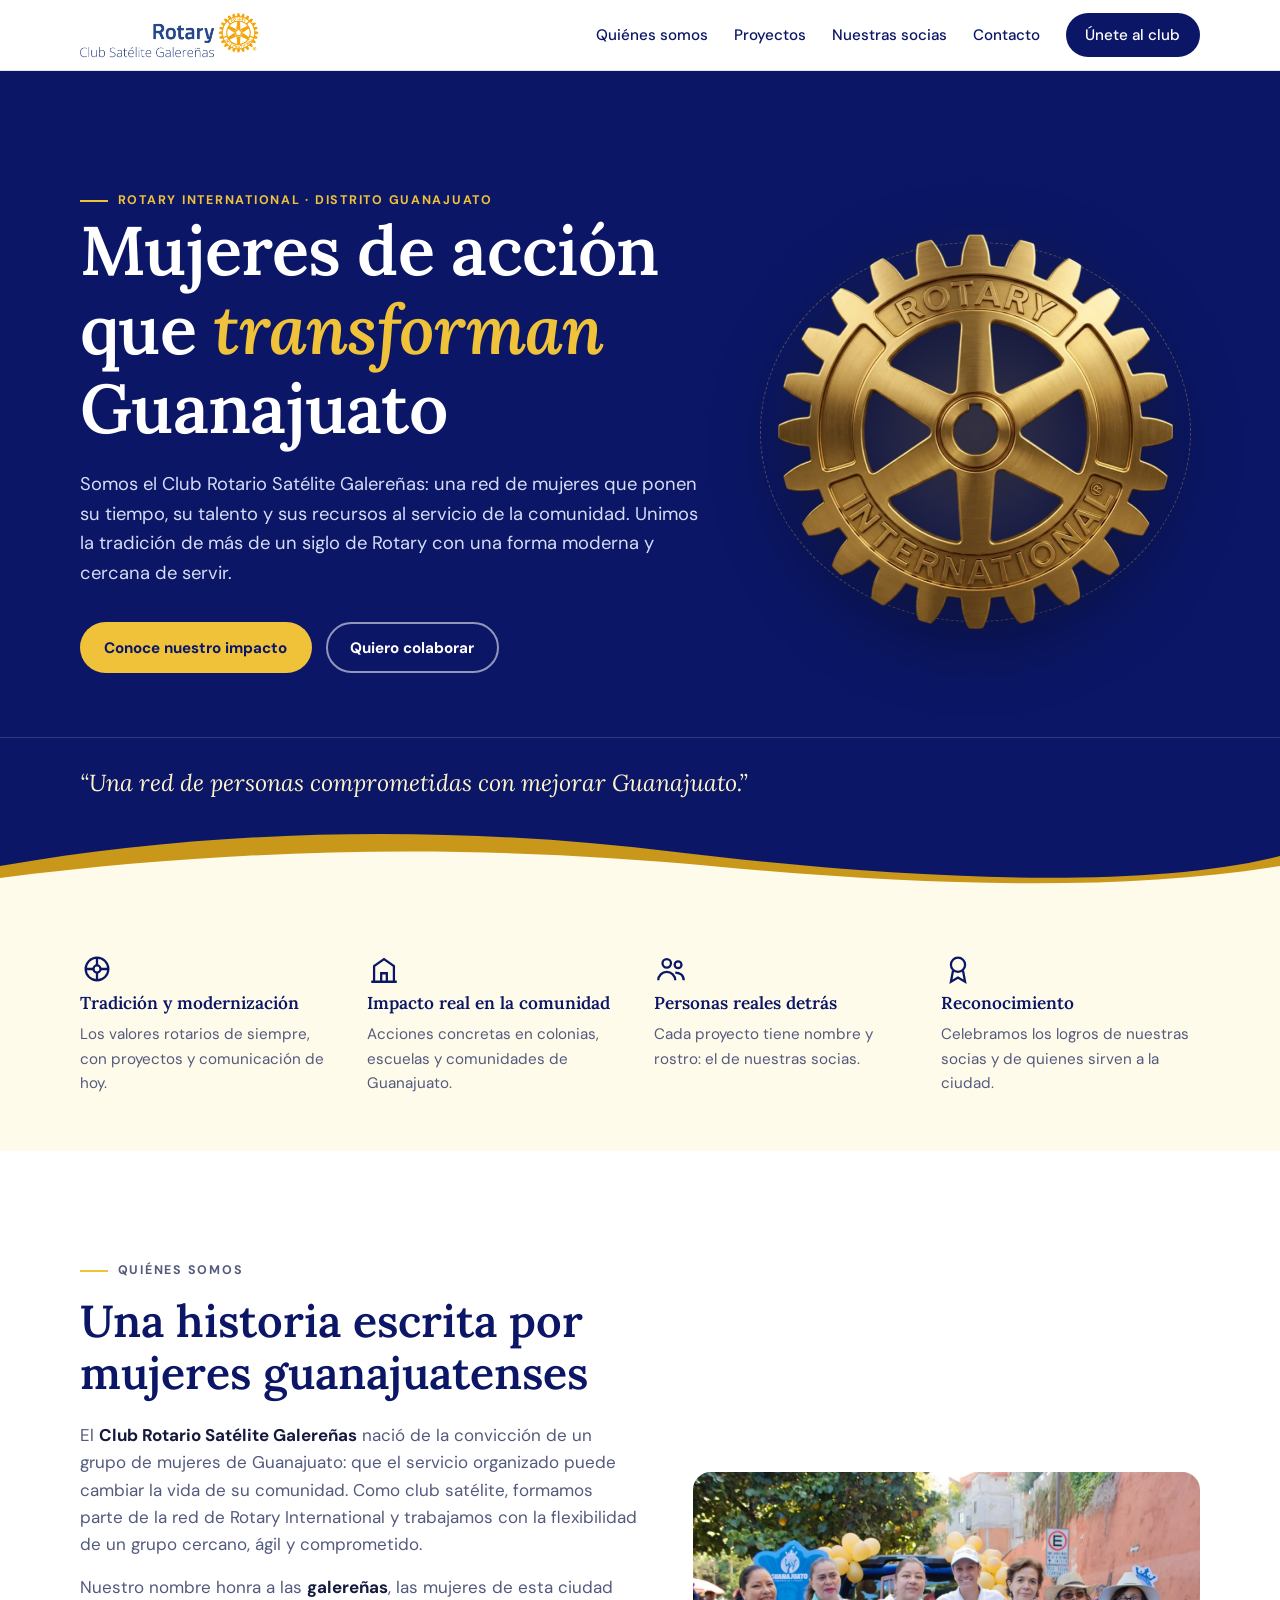
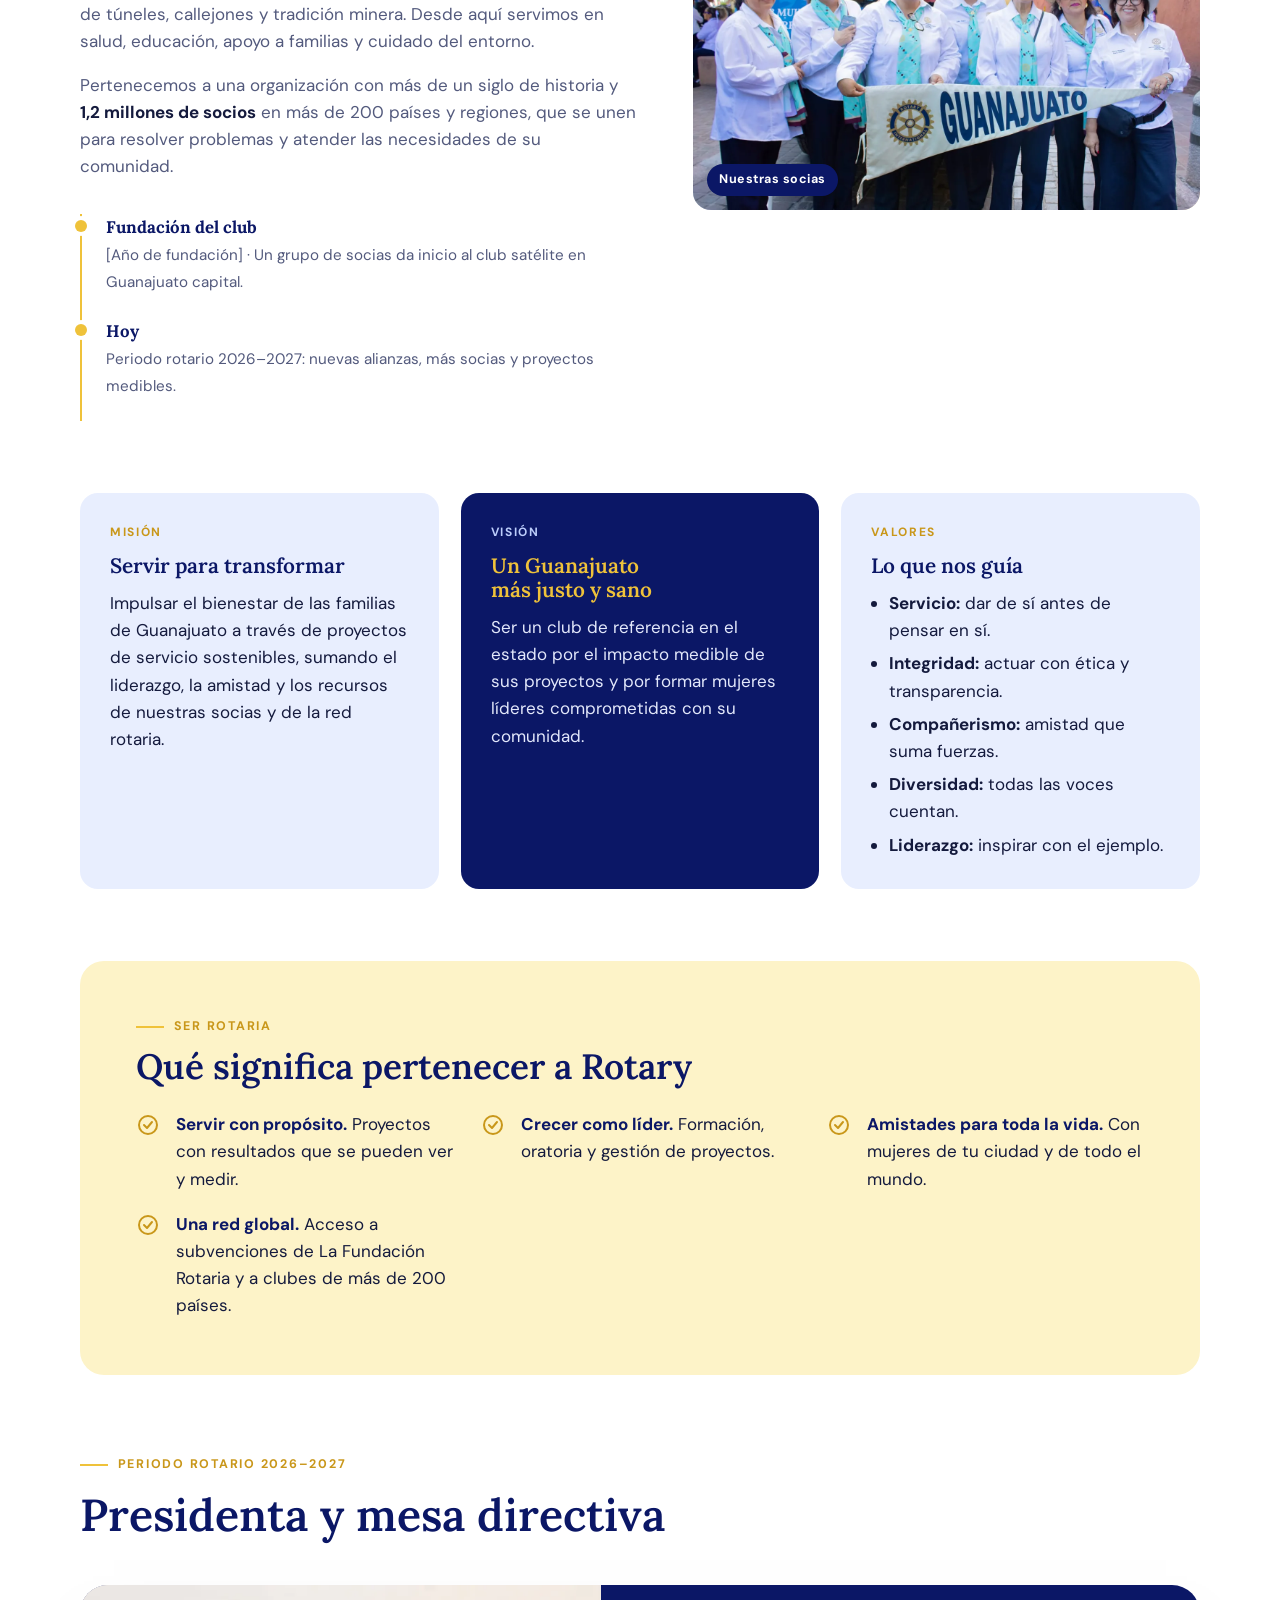
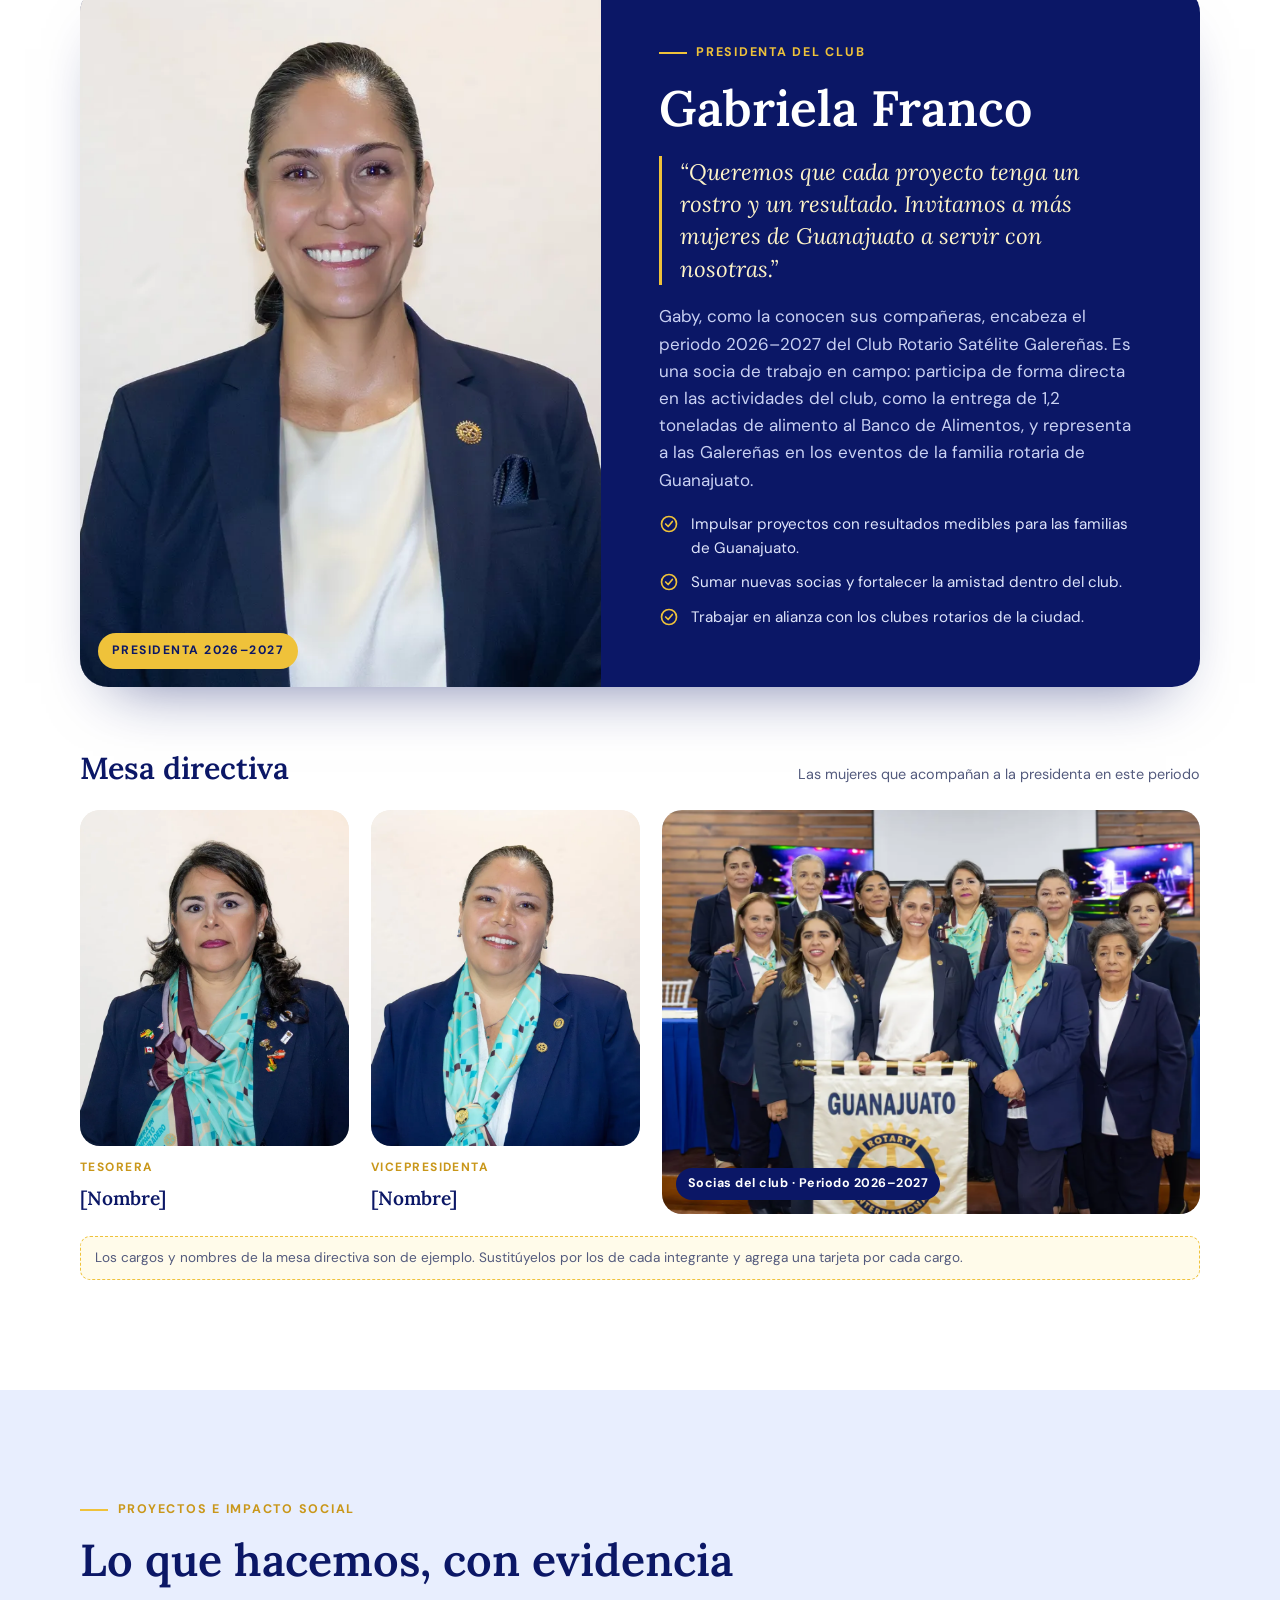
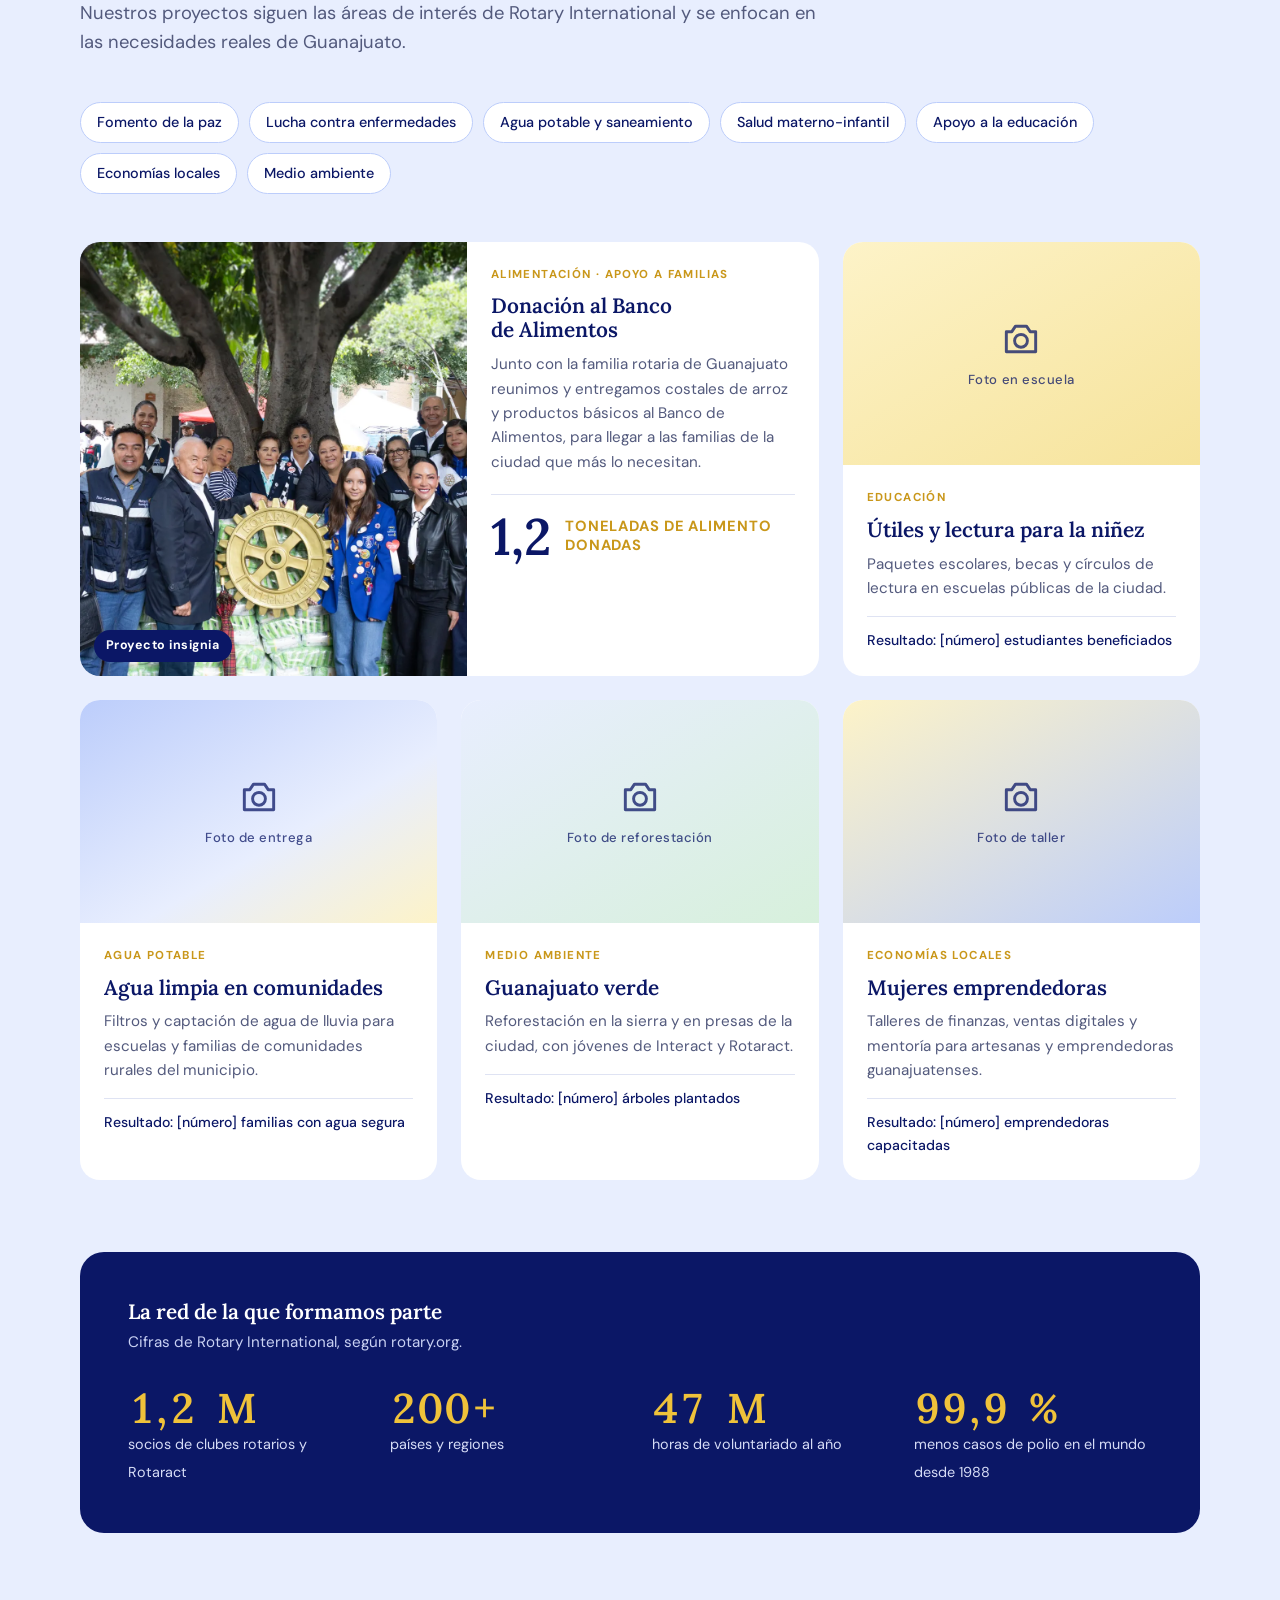
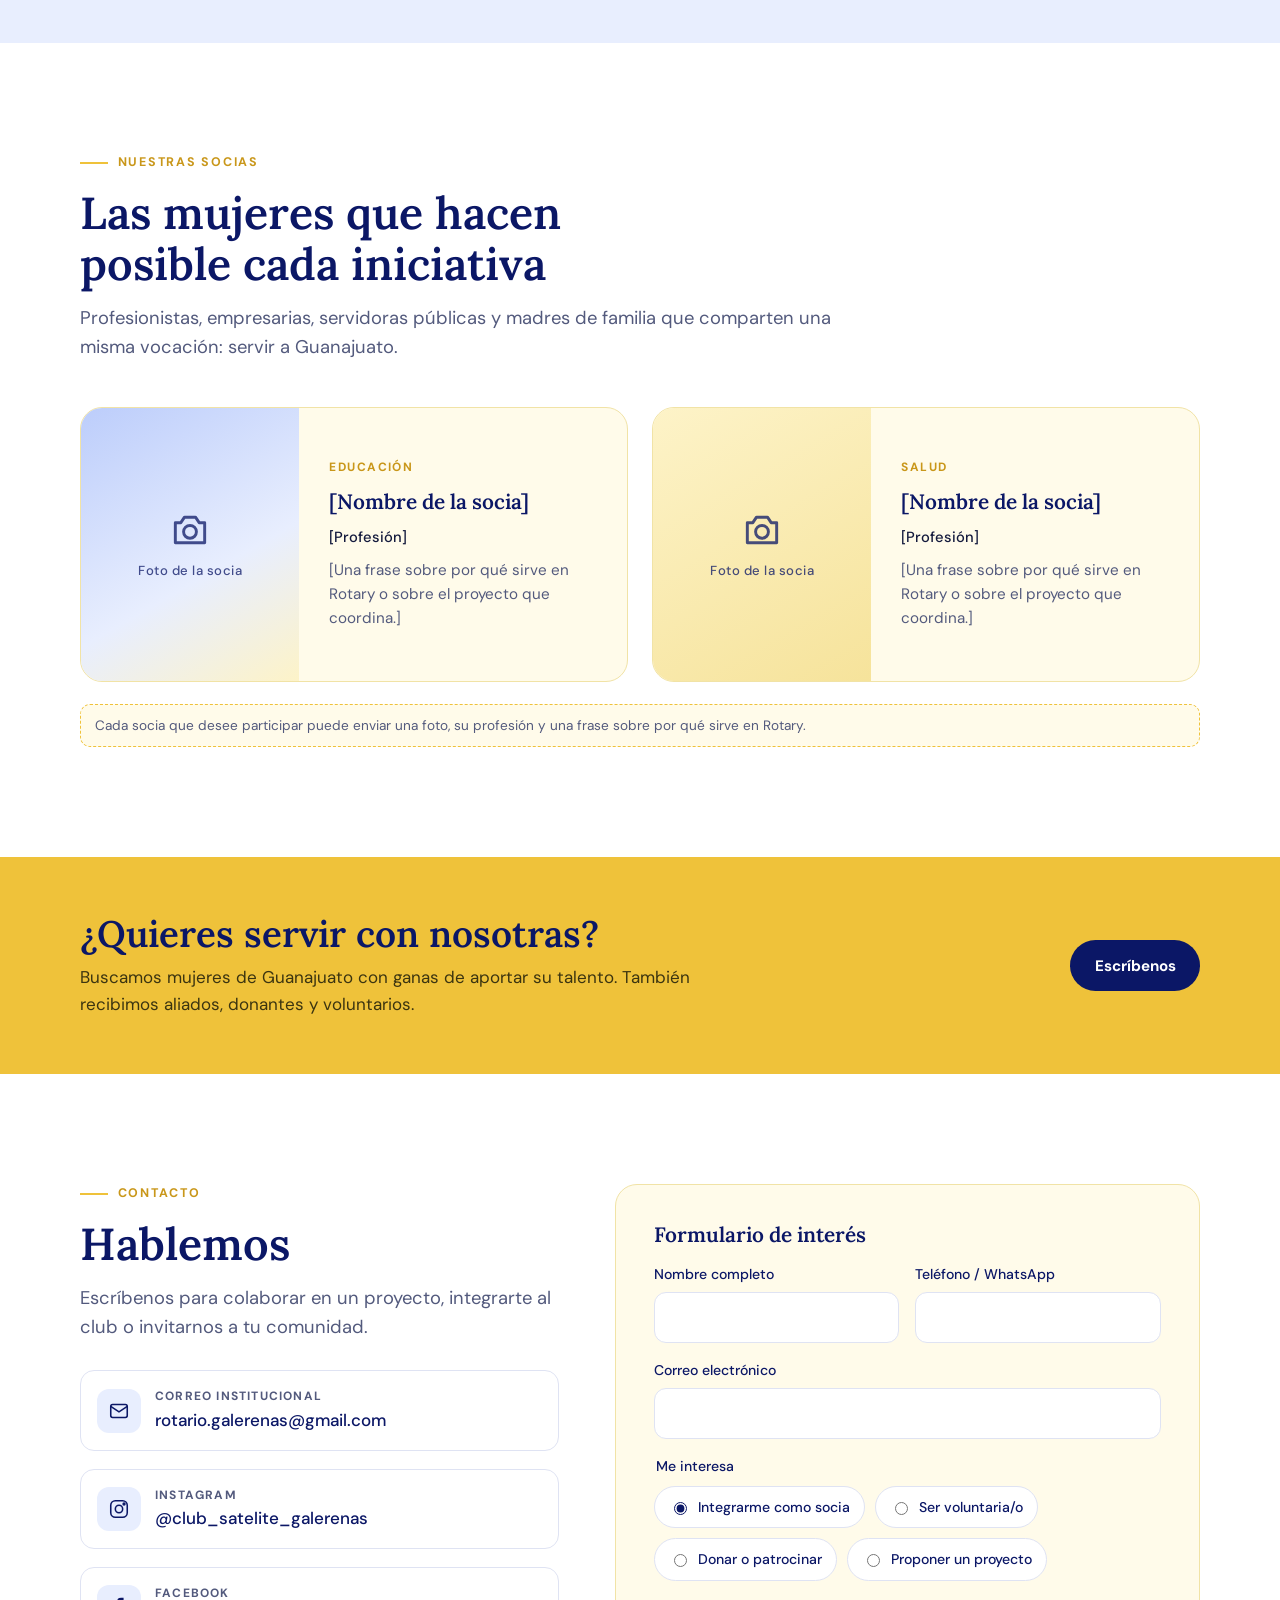
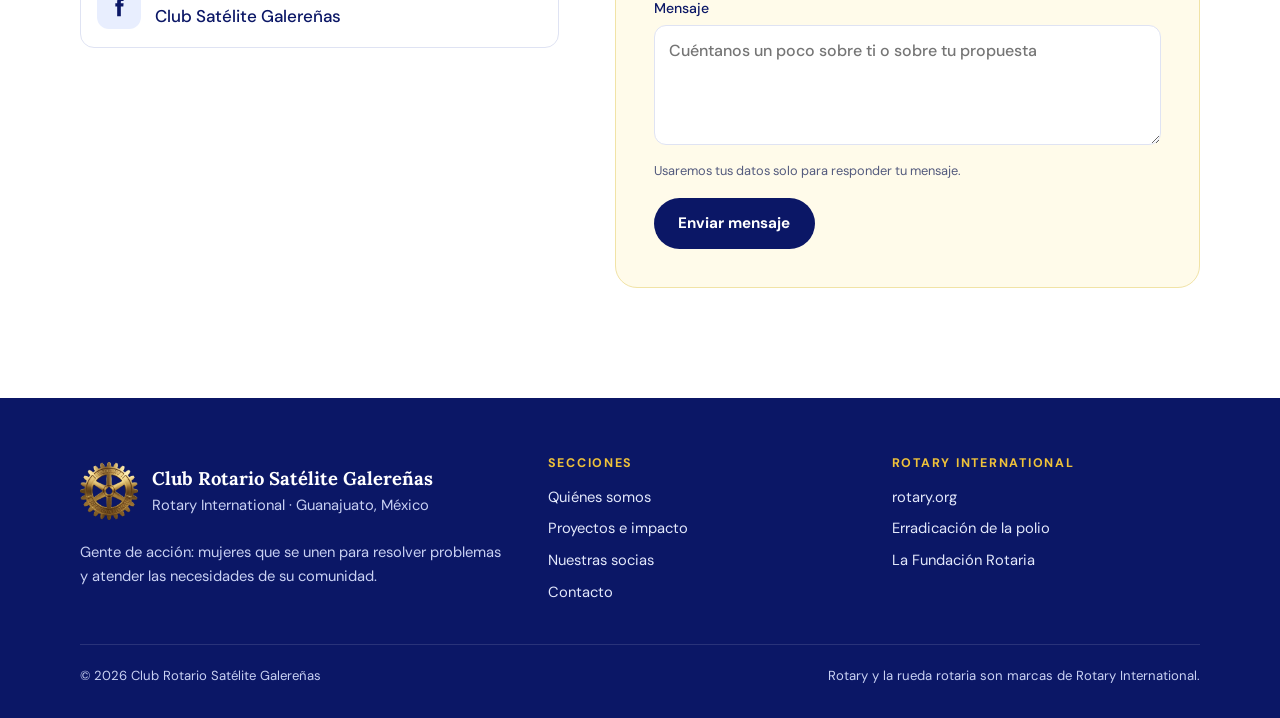
==== commit f4dbb8b4: "Add files via upload" ====
--- a/pagina-un-solo-archivo.html
+++ b/pagina-un-solo-archivo.html
@@ -246,9 +246,6 @@
 footer a:hover{color:var(--gold)}
 footer .legal{margin-top:40px;padding-top:20px;border-top:1px solid rgba(255,255,255,.12);display:flex;flex-wrap:wrap;justify-content:space-between;gap:10px;font-size:.82rem}
 @media (max-width:760px){footer .grid{grid-template-columns:1fr}}
-
-.float-wa{position:fixed;right:calc(18px + env(safe-area-inset-right,0px));bottom:calc(18px + env(safe-area-inset-bottom,0px));z-index:40;width:56px;height:56px;border-radius:50%;background:#25D366;color:#fff;display:grid;place-items:center;box-shadow:0 10px 24px rgba(0,0,0,.2)}
-.float-wa svg{width:28px;height:28px}
 </style>
 </head>
 <body>
@@ -258,8 +255,6 @@
   <symbol id="i-cam" viewBox="0 0 24 24" fill="none" stroke="currentColor" stroke-width="1.6" stroke-linecap="round" stroke-linejoin="round"><path d="M4 8h3l2-3h6l2 3h3v11H4z"/><circle cx="12" cy="13" r="3.5"/></symbol>
   <symbol id="i-check" viewBox="0 0 24 24" fill="none" stroke="currentColor" stroke-width="2" stroke-linecap="round" stroke-linejoin="round"><circle cx="12" cy="12" r="9"/><path d="m8 12 3 3 5-6"/></symbol>
   <symbol id="i-mail" viewBox="0 0 24 24" fill="none" stroke="currentColor" stroke-width="1.7"><rect x="3" y="5" width="18" height="14" rx="2"/><path d="m3 7 9 6 9-6"/></symbol>
-  <symbol id="i-pin" viewBox="0 0 24 24" fill="none" stroke="currentColor" stroke-width="1.7"><path d="M12 21s-7-6.2-7-11.5A7 7 0 0 1 19 9.5C19 14.8 12 21 12 21z"/><circle cx="12" cy="9.5" r="2.5"/></symbol>
-  <symbol id="i-wa" viewBox="0 0 24 24" fill="currentColor"><path d="M12 2a10 10 0 0 0-8.6 15.1L2 22l5-1.3A10 10 0 1 0 12 2zm0 18.2a8.2 8.2 0 0 1-4.2-1.2l-.3-.2-3 .8.8-2.9-.2-.3A8.2 8.2 0 1 1 12 20.2zm4.5-6.1c-.2-.1-1.5-.7-1.7-.8s-.4-.1-.6.1-.7.8-.8 1-.3.2-.5.1a6.7 6.7 0 0 1-3.3-2.9c-.3-.4.3-.4.7-1.3.1-.2 0-.3 0-.4l-.8-1.8c-.2-.5-.4-.4-.6-.4h-.5a1 1 0 0 0-.7.3 3 3 0 0 0-.9 2.2 5.2 5.2 0 0 0 1.1 2.8 11.9 11.9 0 0 0 4.6 4c1.7.7 2.4.8 3.2.7a2.8 2.8 0 0 0 1.8-1.3 2.3 2.3 0 0 0 .2-1.3c-.1-.1-.3-.2-.5-.3z"/></symbol>
   <symbol id="i-ig" viewBox="0 0 24 24" fill="none" stroke="currentColor" stroke-width="1.7"><rect x="3" y="3" width="18" height="18" rx="5"/><circle cx="12" cy="12" r="4"/><circle cx="17.5" cy="6.5" r="1" fill="currentColor"/></symbol>
   <symbol id="i-fb" viewBox="0 0 24 24" fill="currentColor"><path d="M14 8V6.5c0-.7.2-1 1.1-1H17V2h-2.8C11 2 10 3.5 10 6v2H8v3.5h2V22h4V11.5h2.7L17 8z"/></symbol>
 </svg>
@@ -571,21 +566,22 @@
           <p class="lead">Escríbenos para colaborar en un proyecto, integrarte al club o invitarnos a tu comunidad.</p>
         </div>
         <div class="cinfo">
-          <div class="crow"><span class="ic"><svg><use href="#i-pin"/></svg></span><div><small>Zona de trabajo</small><span class="val">Guanajuato capital y comunidades del municipio, Gto.</span></div></div>
-          <div class="crow"><span class="ic"><svg><use href="#i-mail"/></svg></span><div><small>Correo institucional</small><span class="val" id="mailVal">contacto@rotarygalerenas.org</span></div></div>
-          <div class="crow"><span class="ic"><svg><use href="#i-wa"/></svg></span><div><small>WhatsApp</small><a class="val" href="https://wa.me/524730000000" target="_blank" rel="noopener">+52 473 000 0000</a></div></div>
-          <div class="crow"><span class="ic"><svg><use href="#i-ig"/></svg></span><div><small>Instagram</small><a class="val" href="https://www.instagram.com/" target="_blank" rel="noopener">@rotarygalerenas</a></div></div>
-          <div class="crow"><span class="ic"><svg><use href="#i-fb"/></svg></span><div><small>Facebook</small><a class="val" href="https://www.facebook.com/" target="_blank" rel="noopener">Rotary Club Satélite Galereñas</a></div></div>
+          <div class="crow"><span class="ic"><svg><use href="#i-mail"/></svg></span><div><small>Correo institucional</small><a class="val" href="mailto:rotario.galerenas@gmail.com">rotario.galerenas@gmail.com</a></div></div>
+          <div class="crow"><span class="ic"><svg><use href="#i-ig"/></svg></span><div><small>Instagram</small><a class="val" href="https://www.instagram.com/club_satelite_galerenas/" target="_blank" rel="noopener">@club_satelite_galerenas</a></div></div>
+          <div class="crow"><span class="ic"><svg><use href="#i-fb"/></svg></span><div><small>Facebook</small><a class="val" href="https://www.facebook.com/people/Club-Sat%C3%A9lite-Galere%C3%B1as/61592067922469/" target="_blank" rel="noopener">Club Satélite Galereñas</a></div></div>
         </div>
       </div>
 
       <!-- FORMULARIO DE CONTACTO
-           data-whatsapp: número del club con 52 y 10 dígitos, sin espacios.
-           data-email: correo del club.
-           data-formspree: código de tu formulario de Formspree para recibir los mensajes directo en el correo (ver INSTRUCCIONES.txt). Si lo dejas vacío, la persona envía su mensaje por WhatsApp o correo. -->
-      <form class="cform" id="cform" novalidate data-whatsapp="524730000000" data-email="contacto@rotarygalerenas.org" data-formspree="">
+           data-endpoint: los mensajes llegan directo al correo del club con FormSubmit (formsubmit.co), gratis y sin cuenta.
+             La primera vez, FormSubmit manda un correo para activar el formulario (ver INSTRUCCIONES.txt).
+           data-email: correo para el botón "Enviar por correo", que aparece si el envío directo no funciona. -->
+      <form class="cform" id="cform" novalidate data-email="rotario.galerenas@gmail.com" data-endpoint="https://formsubmit.co/ajax/rotario.galerenas@gmail.com">
         <h3>Formulario de interés</h3>
-        <input type="hidden" name="subject" value="Nuevo contacto desde la página web">
+        <input type="hidden" name="_subject" value="Nuevo contacto desde la página web">
+        <input type="hidden" name="_template" value="table">
+        <input type="hidden" name="_captcha" value="false">
+        <input type="text" name="_honey" id="f-honey" tabindex="-1" autocomplete="off" aria-hidden="true" style="display:none">
         <div class="frow">
           <label for="f-name">Nombre completo<input id="f-name" name="name" autocomplete="name" required></label>
           <label for="f-phone">Teléfono / WhatsApp<input id="f-phone" name="phone" type="tel" autocomplete="tel"></label>
@@ -606,11 +602,10 @@
         <button class="btn btn-navy" id="fsubmit" type="submit" style="justify-self:start">Enviar mensaje</button>
         <div class="ok" id="fok" hidden>
           <b id="okTitle">Tu mensaje está listo</b>
-          <span id="okText">Envíalo al club por WhatsApp o por correo, o cópialo.</span>
+          <span id="okText">Envíalo al club por correo o cópialo.</span>
           <pre id="fsum"></pre>
           <div class="ok-actions">
-            <a class="btn btn-gold" id="waBtn" href="https://wa.me/524730000000" target="_blank" rel="noopener">Enviar por WhatsApp</a>
-            <a class="btn btn-ghost" id="mailBtn" href="mailto:contacto@rotarygalerenas.org">Enviar por correo</a>
+            <a class="btn btn-gold" id="mailBtn" href="mailto:rotario.galerenas@gmail.com">Enviar por correo</a>
             <button type="button" class="btn btn-ghost" id="copyBtn">Copiar mensaje</button>
           </div>
         </div>
@@ -639,8 +634,6 @@
     <div class="legal"><span>© 2026 Club Rotario Satélite Galereñas</span><span>Rotary y la rueda rotaria son marcas de Rotary International.</span></div>
   </div>
 </footer>
-
-<a class="float-wa" href="https://wa.me/524730000000" target="_blank" rel="noopener" aria-label="WhatsApp del club"><svg><use href="#i-wa"/></svg></a>
 <script>
 (function(){
   var btn=document.getElementById('menuBtn'), nav=document.getElementById('mainNav');
@@ -649,26 +642,27 @@
 
   var f=document.getElementById('cform'), err=document.getElementById('ferr'), ok=document.getElementById('fok'), sum=document.getElementById('fsum'),
       okTitle=document.getElementById('okTitle'), okText=document.getElementById('okText'), acts=ok.querySelector('.ok-actions'),
-      submit=document.getElementById('fsubmit'), wa=document.getElementById('waBtn'), mail=document.getElementById('mailBtn');
-  var WA=(f.getAttribute('data-whatsapp')||'').replace(/\D/g,''), MAIL=(f.getAttribute('data-email')||'').trim(), FS=(f.getAttribute('data-formspree')||'').trim();
-  if(!FS) submit.textContent='Preparar mensaje';
+      submit=document.getElementById('fsubmit'), mail=document.getElementById('mailBtn');
+  var MAIL=(f.getAttribute('data-email')||'').trim(), API=(f.getAttribute('data-endpoint')||'').trim();
+  if(!API) submit.textContent='Preparar mensaje';
   function val(id){return document.getElementById(id).value.trim();}
   function show(title,text,withMsg){okTitle.textContent=title;okText.textContent=text;sum.hidden=!withMsg;acts.hidden=!withMsg;ok.hidden=false;ok.scrollIntoView({behavior:'smooth',block:'nearest'});}
   f.addEventListener('submit',function(e){
     e.preventDefault();
+    if(val('f-honey')) return;
     var n=val('f-name'), m=val('f-email'), p=val('f-phone'), msg=val('f-msg');
     if(!n||!/^\S+@\S+\.\S+$/.test(m)){err.textContent='Escribe tu nombre y un correo válido (ejemplo: nombre@correo.com).';err.hidden=false;return;}
     err.hidden=true;
     var interes=(f.querySelector('input[name=interes]:checked')||{}).value||'';
     var text='Hola, Club Rotario Satélite Galereñas.\nSoy '+n+'.\nMe interesa: '+interes+'.\nCorreo: '+m+(p?'\nTeléfono: '+p:'')+(msg?'\n\n'+msg:'');
     sum.textContent=text;
-    wa.href='https://wa.me/'+WA+'?text='+encodeURIComponent(text);
     mail.href='mailto:'+MAIL+'?subject='+encodeURIComponent('Contacto desde la página web')+'&body='+encodeURIComponent(text);
-    if(!FS){show('Tu mensaje está listo','Envíalo al club por WhatsApp o por correo, o cópialo.',true);return;}
+    if(!API){show('Tu mensaje está listo','Envíalo al club por correo o cópialo.',true);return;}
     submit.disabled=true; submit.textContent='Enviando…';
-    fetch('https://formspree.io/f/'+encodeURIComponent(FS),{method:'POST',body:new FormData(f),headers:{Accept:'application/json'}})
-      .then(function(r){if(!r.ok)throw new Error(r.status);f.reset();show('¡Gracias! Recibimos tu mensaje','Te responderemos pronto. Si es urgente, escríbenos por WhatsApp.',false);})
-      .catch(function(){show('No se pudo enviar el formulario','Revisa tu conexión o envía tu mensaje por WhatsApp o por correo.',true);})
+    fetch(API,{method:'POST',headers:{Accept:'application/json'},body:new URLSearchParams(new FormData(f))})
+      .then(function(r){return r.json();})
+      .then(function(d){if(!d||String(d.success)!=='true')throw new Error(d&&d.message);f.reset();show('¡Gracias! Recibimos tu mensaje','Te responderemos pronto a tu correo.',false);})
+      .catch(function(x){if(window.console)console.warn('Formulario de contacto:',x&&x.message);show('No se pudo enviar el formulario','Revisa tu conexión o envía tu mensaje por correo.',true);})
       .then(function(){submit.disabled=false;submit.textContent='Enviar mensaje';});
   });
   document.getElementById('copyBtn').addEventListener('click',function(){
